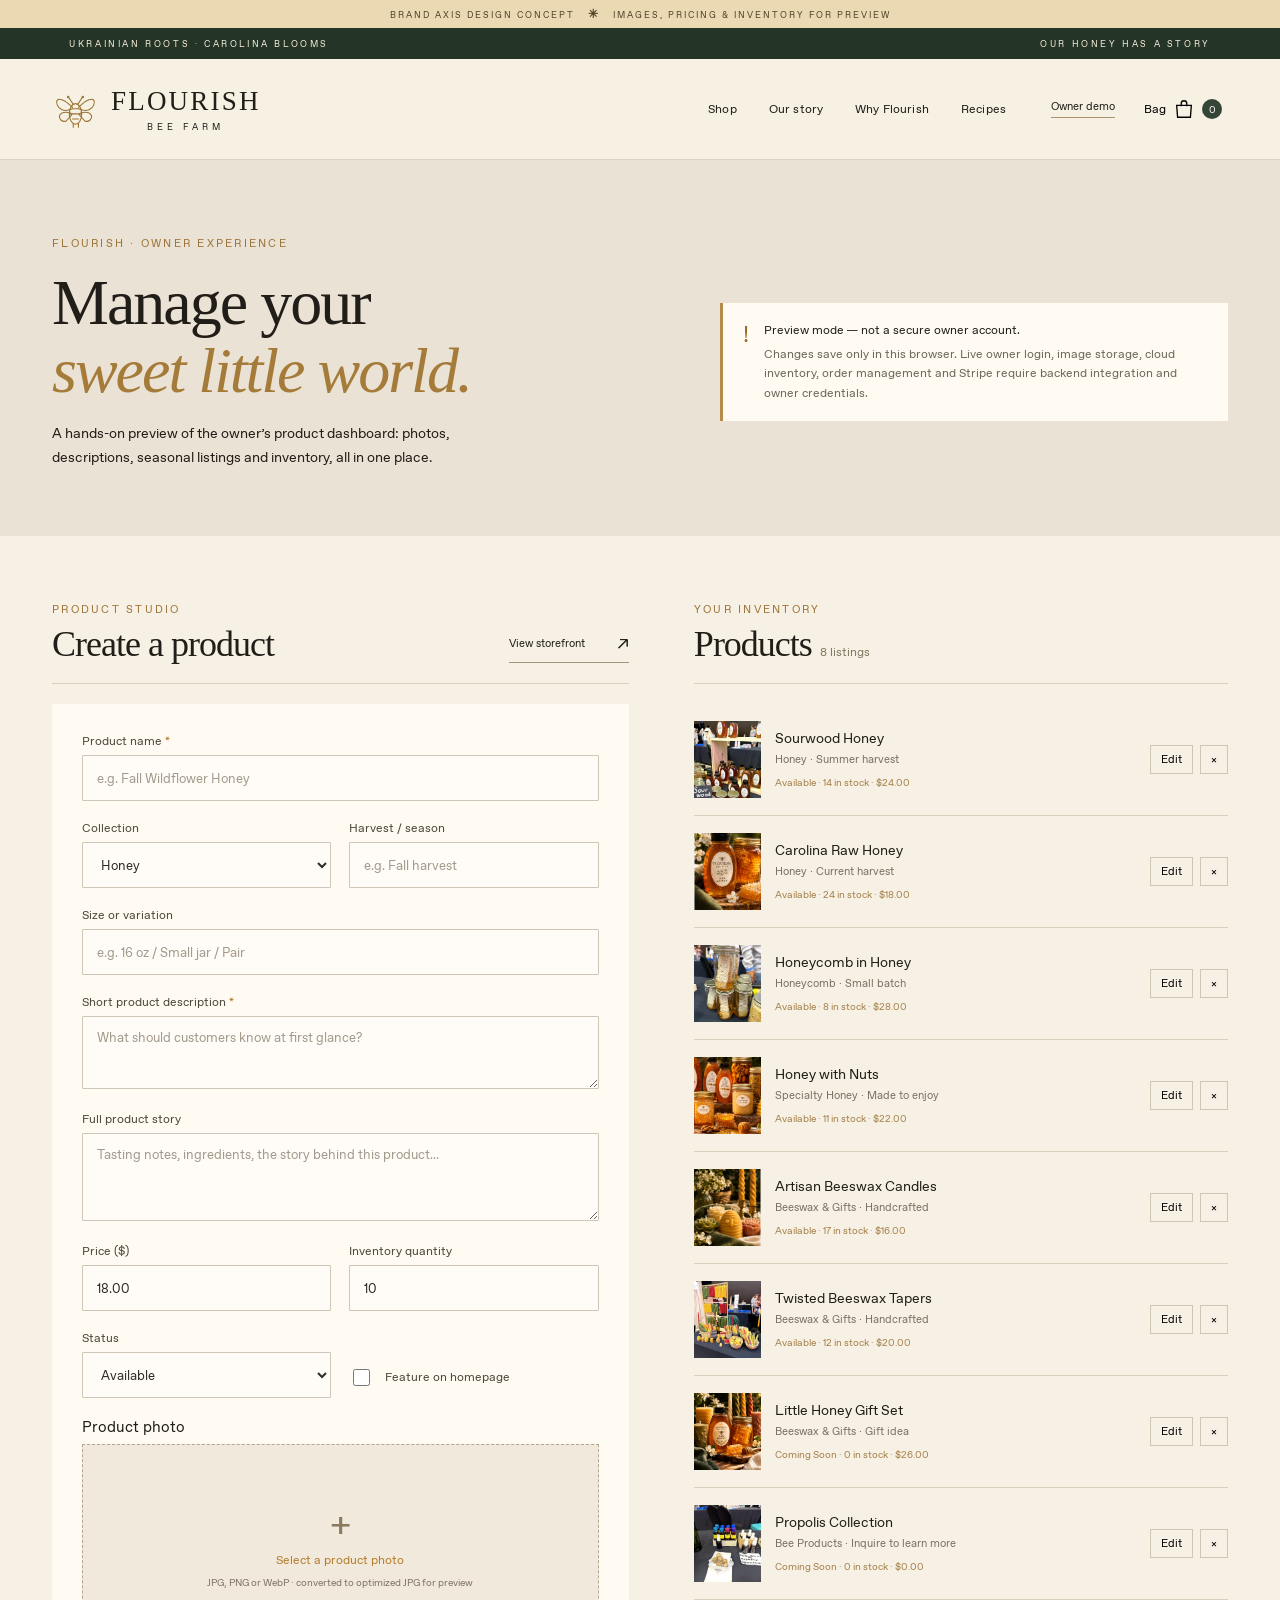
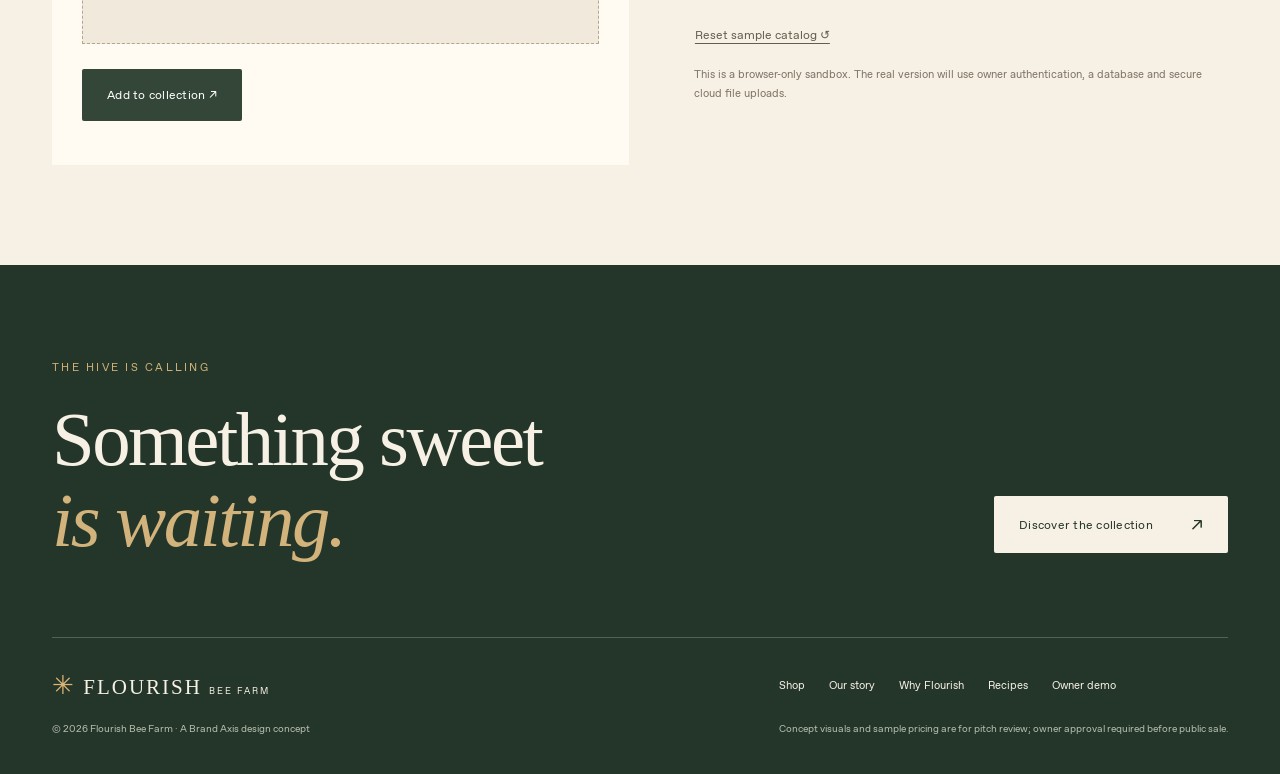
==== admin.html @ b6181080 "Add files via upload" ====
<!doctype html><html lang="en"><head><meta charset="utf-8"><meta name="viewport" content="width=device-width,initial-scale=1"><meta name="theme-color" content="#344637"><meta name="description" content="Interactive prototype of Flourish Bee Farm product and inventory management."><meta name="robots" content="noindex,nofollow"><link rel="icon" href="assets/favicon.svg" type="image/svg+xml"><link rel="stylesheet" href="site.css"><title>Owner Dashboard Preview | Flourish Bee Farm</title></head><body><a class="skip-link" href="#main">Skip to content</a><div class="preview-banner">BRAND AXIS DESIGN CONCEPT <span>✳</span> IMAGES, PRICING &amp; INVENTORY FOR PREVIEW</div><div class="announcement"><span>UKRAINIAN ROOTS · CAROLINA BLOOMS</span><span class="announcement-other">OUR HONEY HAS A STORY</span></div><header class="site-header"><div class="nav-wrap"><a href="index.html" class="brand" aria-label="Flourish Bee Farm, home"><svg class="brand-mark" aria-hidden="true" viewBox="0 0 64 64" fill="none" stroke="currentColor" stroke-width="1.5" stroke-linecap="round"><ellipse cx="32" cy="38" rx="8.4" ry="14"/><path d="M27 31h10M24 38h16M28 45h8M29 51v5M36 51v5M29 25l-6-9M35 25l6-9M28 29C3 5 2 27 13 32c6 3 10 1 15-1M36 29C61 5 62 27 51 32c-6 3-10 1-15-1M26 37C5 31 7 50 19 48l8-9M38 37c21-6 19 13 7 11l-8-9"/><circle cx="22" cy="15" r="1"/><circle cx="42" cy="15" r="1"/></svg><span>FLOURISH<small>BEE FARM</small></span></a><nav class="main-nav" aria-label="Main navigation"><a href="shop.html" data-nav="shop">Shop</a><a href="our-story.html" data-nav="story">Our story</a><a href="why-flourish.html" data-nav="why">Why Flourish</a><a href="recipes.html" data-nav="recipes">Recipes</a></nav><div class="nav-tools"><a href="admin.html" class="admin-top" title="Open owner demo">Owner demo</a><button type="button" class="bag-trigger" data-open-cart aria-label="Open shopping bag"><span>Bag</span><svg viewBox="0 0 24 24" fill="none" stroke="currentColor" stroke-width="1.45"><path d="M4 8h16l-1 13H5L4 8Z"/><path d="M9 9V6a3 3 0 0 1 6 0v3"/></svg><span class="bag-count" data-cart-count>0</span></button><button type="button" class="menu-toggle" id="menu-toggle" aria-label="Open navigation" aria-expanded="false" aria-controls="mobile-menu"><i></i><i></i></button></div></div><nav class="mobile-nav" id="mobile-menu" hidden aria-label="Mobile navigation"><a href="index.html">Home</a><a href="shop.html">Shop</a><a href="our-story.html">Our story</a><a href="why-flourish.html">Why Flourish</a><a href="recipes.html">Recipes</a><a href="admin.html">Owner preview ↗</a></nav></header><main id="main"><section class="admin-hero"><div class="container"><p class="eyebrow warm">FLOURISH · OWNER EXPERIENCE</p><h1>Manage your<br><em>sweet little world.</em></h1><p>A hands-on preview of the owner’s product dashboard: photos, descriptions, seasonal listings and inventory, all in one place.</p><div class="admin-warning"><span>!</span><div><strong>Preview mode — not a secure owner account.</strong><p>Changes save only in this browser. Live owner login, image storage, cloud inventory, order management and Stripe require backend integration and owner credentials.</p></div></div></div></section><section class="admin-content container"><div class="admin-main"><div class="admin-section-header"><div><p class="eyebrow warm">PRODUCT STUDIO</p><h2 id="admin-form-heading">Create a product</h2></div><a href="shop.html" class="underlined-link">View storefront <span>↗</span></a></div><form id="product-form" class="admin-form"><div class="admin-form-grid"><label class="wide">Product name <span>*</span><input type="text" name="name" placeholder="e.g. Fall Wildflower Honey" required maxlength="100"></label><label>Collection <select name="category"><option>Honey</option><option>Honeycomb</option><option>Specialty Honey</option><option>Beeswax &amp; Gifts</option><option>Bee Products</option></select></label><label>Harvest / season <input type="text" name="season" placeholder="e.g. Fall harvest" maxlength="60"></label><label class="wide">Size or variation <input type="text" name="size" placeholder="e.g. 16 oz / Small jar / Pair" maxlength="80"></label><label class="wide">Short product description <span>*</span><textarea name="description" required placeholder="What should customers know at first glance?" rows="3" maxlength="500"></textarea></label><label class="wide">Full product story <textarea name="detail" placeholder="Tasting notes, ingredients, the story behind this product..." rows="4" maxlength="1800"></textarea></label><label>Price ($) <input type="number" name="price" required min="0" step=".01" value="18.00"></label><label>Inventory quantity <input type="number" name="stock" required min="0" step="1" value="10"></label><label>Status <select name="status"><option>Available</option><option>Coming Soon</option><option>Sold Out</option><option>Hidden</option></select></label><label class="checkbox-label"><input type="checkbox" name="featured"> Feature on homepage</label><div class="wide photo-upload-label"><span>Product photo</span><label for="product-photo" class="upload-box" id="upload-preview"><span class="upload-plus">+</span><span>Select a product photo</span><small>JPG, PNG or WebP. Optimized for demo storage.</small></label><input type="file" accept="image/jpeg,image/png,image/webp" id="product-photo" class="visually-hidden"></div></div><div class="admin-submit-row"><button type="submit" id="save-product" class="btn btn-dark">Add to collection ↗</button><button type="button" class="text-button" id="cancel-edit" hidden>Cancel editing</button></div><p id="admin-note" class="admin-note" role="status"></p></form></div><aside class="admin-sidebar"><div class="admin-section-header"><div><p class="eyebrow warm">YOUR INVENTORY</p><h2>Products <small id="admin-count"></small></h2></div></div><div id="admin-products" class="admin-products"></div><button id="reset-demo" class="text-button reset" type="button">Reset sample catalog ↺</button><p class="admin-note">This is a browser-only sandbox. The real version will use owner authentication, a database and secure cloud file uploads.</p></aside></section></main><footer class="footer"><div class="footer-lead container"><div><p class="eyebrow">THE HIVE IS CALLING</p><h2>Something sweet<br><em>is waiting.</em></h2></div><a href="shop.html" class="btn btn-cream">Discover the collection <span>↗</span></a></div><div class="footer-bottom container"><a class="footer-brand" href="index.html"><span>✳</span> FLOURISH <small>BEE FARM</small></a><div class="footer-links"><a href="shop.html">Shop</a><a href="our-story.html">Our story</a><a href="why-flourish.html">Why Flourish</a><a href="recipes.html">Recipes</a><a href="admin.html">Owner demo</a></div><p>© <span id="year">2026</span> Flourish Bee Farm · A Brand Axis design concept</p><p class="footer-legal">Concept visuals and sample pricing are for pitch review; owner approval required before public sale.</p></div></footer><dialog class="cart-dialog" id="cart-panel" aria-labelledby="cart-title"><div class="cart-shell"><div class="cart-header"><div><p class="eyebrow warm">A LITTLE SOMETHING SWEET</p><h2 id="cart-title">Your bag <span>✳</span></h2></div><button class="close-icon" aria-label="Close bag" data-cart-close>×</button></div><div id="cart-items" class="bag-items"></div><div class="bag-footer"><p class="cart-shipping" data-shipping-remaining></p><div class="subtotal"><span>Estimated subtotal</span><strong data-subtotal>$0.00</strong></div><button class="btn btn-dark checkout-btn" id="cart-checkout" type="button">Checkout coming with Stripe <span>↗</span></button><p class="cart-disclaimer">Design preview only. No payments, live stock or orders are processed.</p></div></div></dialog><div id="toast" class="toast" role="status" aria-live="polite"></div><script defer src="site.js"></script></body></html>
---- site.css ----
@font-face{font-family:Flourish Sans;src:url('assets/sans.woff2') format('woff2');font-display:swap;font-weight:100 900}
:root{--ivory:#F7F1E5;--paper:#EAE4D8;--linen:#E5DBCA;--honey:#D59A36;--gold:#eebc61;--amber:#503019;--forest:#344637;--forest-dark:#243528;--ink:#211D18;--muted:#71695C;--line:rgba(67,62,44,.18);--serif:Georgia,'Times New Roman',serif;--sans:'Flourish Sans',Arial,sans-serif}
*,*:before,*:after{box-sizing:border-box}html{scroll-behavior:smooth;scroll-padding-top:100px}body{margin:0;background:var(--ivory);color:var(--ink);font-family:var(--sans);font-size:15px;-webkit-font-smoothing:antialiased}body:has(dialog[open]){overflow:hidden}button,input,textarea,select{font:inherit}button{cursor:pointer}button:disabled{opacity:.52;cursor:not-allowed}a{color:inherit;text-decoration:none}img{display:block;width:100%;height:100%;object-fit:cover}h1,h2,h3,h4,p,figure{margin:0}h1,h2,h3{font-family:var(--serif);font-weight:400}em{font-weight:400}a:focus-visible,button:focus-visible,input:focus-visible,select:focus-visible,textarea:focus-visible,summary:focus-visible{outline:2px solid var(--honey);outline-offset:4px}::selection{background:#eed198;color:var(--ink)}.container{width:min(1320px,calc(100% - 104px));margin:0 auto}.section-padding{padding:116px 0}.eyebrow{font-weight:650;font-size:11px;letter-spacing:2.25px;line-height:1.7}.eyebrow.warm,.warm{color:#9d7439}.tiny-label{font-size:11px;letter-spacing:1px;text-transform:uppercase}.muted{color:var(--muted)}h2{font-size:clamp(45px,4.9vw,72px);line-height:1.05;letter-spacing:-2.5px}h2 em,h1 em{font-style:italic;color:#a57b3a}.btn{display:inline-flex;align-items:center;justify-content:space-between;gap:38px;min-height:52px;padding:17px 24px;border:1px solid transparent;border-radius:2px;font-size:12px;font-weight:700;letter-spacing:.25px;transition:background .25s,transform .25s,border .25s;white-space:nowrap}.btn span,.underlined-link span{font-size:18px;font-weight:400}.btn:hover{transform:translateY(-2px)}.btn-gold{background:var(--honey);color:#262319}.btn-gold:hover{background:#edb65a}.btn-dark{background:var(--forest);color:#fff}.btn-dark:hover{background:#213729}.btn-cream{background:var(--ivory);color:var(--forest-dark)}.btn-cream:hover{background:#fff}.btn-outline-light{border-color:#e4e0c49b;color:#fff}.btn-outline-light:hover{background:#ffffff1c}.underlined-link{display:inline-flex;gap:32px;align-items:center;justify-content:space-between;border-bottom:1px solid #9d987d;padding-bottom:8px;font-size:13px;font-weight:700;width:max-content;max-width:100%;transition:gap .2s}.underlined-link:hover{gap:43px}.skip-link{position:fixed;top:-140px;left:16px;padding:14px 18px;background:#fff;z-index:999}.skip-link:focus{top:15px}.sr-only,.visually-hidden{position:absolute;width:1px;height:1px;margin:-1px;padding:0;overflow:hidden;clip:rect(0,0,0,0);white-space:nowrap;border:0}
/* Navigation */
.preview-banner{background:#ead9b3;color:#54432b;text-align:center;padding:7px 15px;font-size:9px;letter-spacing:2px;font-weight:800}.preview-banner span{padding-inline:9px;font-size:12px}.announcement{min-height:31px;background:var(--forest-dark);color:#f6ecd8;display:flex;justify-content:space-between;align-items:center;padding:6px 5.4%;font-size:9px;letter-spacing:2.6px;font-weight:600}.site-header{position:relative;z-index:50;background:#f7f1e5f7;border-bottom:1px solid rgba(55,52,42,.15)}.nav-wrap{width:min(1450px,calc(100% - 104px));margin:0 auto;display:flex;align-items:center;min-height:100px;gap:45px}.brand{display:flex;align-items:center;gap:12px;white-space:nowrap}.brand-mark{display:flex;align-items:center;justify-content:center;width:47px;height:47px;color:#9a7435;font-family:var(--serif);font-size:50px;line-height:1}.brand>span:last-child{font-family:var(--serif);font-size:27px;letter-spacing:2.2px;line-height:1}.brand small{display:block;font-family:var(--sans);font-size:9px;font-weight:650;letter-spacing:4px;text-align:center;margin-top:7px}.main-nav{display:flex;align-items:center;gap:32px;margin-left:auto}.main-nav a{font-size:12px;letter-spacing:.15px;white-space:nowrap;transition:color .2s}.main-nav a:hover,.footer-links a:hover{color:#b38b46}.nav-tools{display:flex;align-items:center;gap:23px}.admin-top{font-size:11px;padding-bottom:4px;border-bottom:1px solid #aa9371;white-space:nowrap}.bag-trigger{border:0;background:transparent;display:flex;align-items:center;gap:7px;font-size:12px}.bag-trigger svg{width:22px;height:22px}.bag-count{display:grid;place-items:center;width:20px;height:20px;min-width:20px;border-radius:50%;background:var(--forest);color:#fff;font-size:10px}.menu-toggle{display:none;border:0;background:transparent;padding:12px}.menu-toggle i{display:block;width:24px;border-top:1.5px solid #22352a;margin:6px}.mobile-nav{background:var(--ivory);padding:10px 32px 25px;box-shadow:0 15px 20px #191c1422}.mobile-nav a{display:block;padding:12px 0;border-bottom:1px solid var(--line)}[hidden]{display:none!important}
/* Hero and animated honey */
.hero{height:clamp(690px,62vw,810px);position:relative;background:#213324;color:#fff;isolation:isolate}.hero-image{position:absolute;inset:0;z-index:-3;object-position:60% 35%}.hero-overlay{position:absolute;inset:0;z-index:-2;background:linear-gradient(90deg,#0c1e15f2 0%,#122417ca 35%,#1a291780 65%,#101d1333 100%),linear-gradient(0deg,#07130888,transparent 37%)}.hero-content{height:100%;display:flex;align-items:center;padding-top:8px;padding-bottom:75px}.hero-copy{position:relative;z-index:2;max-width:880px}.hero-eyebrow{color:#eac98b;margin-bottom:27px}.hero h1{font-size:clamp(56px,5.7vw,89px);line-height:1.09;letter-spacing:-3.5px;text-shadow:0 3px 14px #0002}.hero h1 em{font-size:.82em;color:#f3c879;white-space:nowrap;letter-spacing:-2.6px}.hero-copy>p:not(.eyebrow){font-size:17px;line-height:1.8;max-width:530px;margin:28px 0 32px;color:#f7f0e0}.hero-actions{display:flex;gap:34px;align-items:center;flex-wrap:wrap}.hero-text-link{font-size:12px;border-bottom:1px solid #ffffffb3;padding-bottom:10px;display:inline-flex;gap:22px}.hero-text-link span{font-size:17px}.hero-side-note{position:absolute;right:49px;bottom:95px;z-index:4;writing-mode:vertical-rl;letter-spacing:3px;font-size:9px;opacity:.74;display:flex;align-items:center;gap:14px}.hero-side-note span{font-size:15px;color:#f7c16e}.honey-edge{position:absolute;z-index:10;bottom:-115px;left:0;right:0;height:205px;pointer-events:none;filter:drop-shadow(0 4px 2px #66361034) drop-shadow(0 8px 7px #73360929)}.honey-edge svg{width:100%;height:100%;overflow:visible}.introduction{position:relative;z-index:0;padding-top:215px;background:var(--ivory)}
/* Intro */
.intro-grid{display:grid;grid-template-columns:1fr 1fr;align-items:center;gap:min(10vw,135px)}.intro-copy{padding:20px 0 35px}.intro-copy h2{margin:23px 0 28px}.intro-copy p:not(.eyebrow){max-width:480px;color:#615a4e;line-height:1.82;font-size:15px;margin:0 0 18px}.intro-copy .underlined-link{margin-top:16px}.intro-image-stack{position:relative;margin:0 0 30px 45px}.intro-main{height:620px;width:100%;object-position:50% 50%;box-shadow:25px 25px 0 #e8dfcd}.intro-small-stamp{position:absolute;bottom:35px;left:-45px;background:var(--forest);color:#f8f1e2;width:142px;height:142px;display:flex;flex-direction:column;align-items:center;justify-content:center;gap:6px;font-size:9px;letter-spacing:1.6px;text-align:center;line-height:1.5;border:7px solid #f7f1e5;border-radius:50%;box-shadow:0 5px 20px #201f1120}.intro-small-stamp span{color:#d5a451;font-size:18px}.concept-caption{position:absolute;right:12px;bottom:-52px;font-size:9px;letter-spacing:1.6px;color:#9a8970}.heritage-tag{display:flex;align-items:center;gap:17px;margin-top:65px}.heritage-tag>span{font-size:12px;color:#ba8e4f;border:1px solid #cfc1a5;border-radius:50%;width:49px;height:49px;display:grid;place-items:center}.heritage-tag strong{display:block;font-family:var(--serif);font-size:20px;font-weight:400;line-height:1.25}
/* Category collections */
.categories{background:#eee8db}.section-row{display:flex;align-items:end;justify-content:space-between;gap:35px;margin-bottom:42px}.section-row h2{margin-top:17px}.section-row>.underlined-link{margin-bottom:8px}.category-grid{display:grid;grid-template-columns:1.17fr 1fr 1fr;gap:16px}.category-tile{position:relative;overflow:hidden;height:460px;color:#fff;background:#344637}.category-tile img{transition:transform .7s ease;filter:brightness(.78)}.category-tile:hover img{transform:scale(1.055)}.tile-gradient{position:absolute;inset:0;background:linear-gradient(0deg,#071a0dcc,transparent 60%)}.tile-index{position:absolute;top:25px;left:25px;font-size:9px;letter-spacing:1.9px}.tile-copy{position:absolute;left:27px;bottom:32px;right:27px}.tile-copy h3{font-size:clamp(32px,3vw,46px);letter-spacing:-1.3px;margin-bottom:13px}.tile-copy>span{display:block;font-size:12px;border-bottom:1px solid #fff8;padding-bottom:8px;width:max-content}
/* Products */
.seasonal{background:var(--ivory)}.section-intro{max-width:330px;align-self:end;padding-bottom:10px}.section-intro p{font-size:14px;color:var(--muted);line-height:1.7;margin-bottom:17px}.product-grid{display:grid;gap:20px}.product-grid-four{grid-template-columns:repeat(4,minmax(0,1fr))}.product-card{background:#fffaf2;min-width:0;box-shadow:0 1px 0 #c5bca72a}.product-photo{position:relative;display:block;aspect-ratio:4/4.6;overflow:hidden;background:#eee2cc}.product-photo img{transition:transform .5s}.product-photo:hover img{transform:scale(1.045)}.photo-type{position:absolute;bottom:12px;left:12px;background:#f7f1e5dc;color:#514c40;padding:6px 10px;font-size:9px;letter-spacing:.3px}.pill{border-radius:2px;background:var(--ivory);color:var(--forest);font-size:9px;letter-spacing:.7px;position:absolute;top:14px;left:13px;padding:9px 11px;text-transform:uppercase;font-weight:750}.pill-muted{background:#eee1ce;color:#554c3d}.product-details{padding:23px 20px 19px}.product-details .tiny-label{font-size:9px;color:#9b7445;letter-spacing:1.1px;line-height:1.6}.product-details .tiny-label span{margin:0 3px}.product-details h3{font-size:clamp(21px,2vw,29px);line-height:1.13;min-height:57px;margin:13px 0 22px}.product-details h3 a:hover{text-decoration:underline;text-decoration-thickness:1px;text-underline-offset:5px}.product-bottom{display:flex;justify-content:space-between;align-items:center;gap:8px;border-top:1px solid var(--line);padding-top:16px}.product-bottom strong{font-size:15px;font-weight:700}.mini-add{border:0;background:transparent;color:var(--forest);font-size:11px;font-weight:750;white-space:nowrap;padding:4px 0}.mini-add span{margin-left:4px;font-size:14px}.mini-add:hover{text-decoration:underline}.not-available{font-size:10px;color:var(--muted)}.pricing-note{font-size:11px;color:#95856c;margin-top:21px;text-align:center}
/* Story band */
.story-band{display:grid;grid-template-columns:1fr 1fr;min-height:605px;background:var(--forest);color:var(--ivory)}.story-band-image{overflow:hidden}.story-band-image img{height:100%;object-position:62% 50%}.story-band-copy{position:relative;display:flex;flex-direction:column;align-items:flex-start;justify-content:center;padding:86px clamp(40px,7vw,122px)}.story-band-copy .eyebrow{color:#e1bc7b;margin-bottom:25px}.story-band-copy h2{color:#fff}.story-band-copy h2 em{color:#dfbe83}.story-band-copy>p:not(.eyebrow){max-width:470px;color:#e3e7dc;font-size:15px;line-height:1.85;margin:27px 0 36px}.story-band-number{position:absolute;bottom:32px;right:38px;color:#b4bbad;letter-spacing:2px;font-size:10px}
/* Values */
.value-section{background:#f7f1e5}.value-heading{text-align:center;margin-bottom:60px}.value-heading h2{margin-top:15px}.value-grid{display:grid;grid-template-columns:repeat(3,1fr);gap:0;border-top:1px solid #d7cdbb}.value-grid article{padding:42px 44px 12px;border-right:1px solid #d7cdbb}.value-grid article:first-child{padding-left:0}.value-grid article:last-child{border-right:0}.value-grid article>span{font-size:12px;color:#ad884f}.value-grid h3{font-size:33px;margin:23px 0 12px}.value-grid p{color:var(--muted);line-height:1.8;font-size:14px;max-width:330px}
/* Recipes teaser */
.recipe-feature{background:#eee7d9}.recipe-feature-grid{display:grid;grid-template-columns:1fr 1fr;gap:min(9vw,125px);align-items:center}.recipe-feature-photo{height:555px;box-shadow:-23px 23px 0 #ded5c5}.recipe-feature-copy h2{margin:20px 0 25px}.recipe-feature-copy>p:not(.eyebrow){line-height:1.8;color:var(--muted);max-width:470px;margin-bottom:32px}.script-accent{font-family:var(--serif);font-size:26px;color:#aa8851;margin-top:55px;font-style:italic}
/* Footer */
.footer{background:#243629;color:#f7f1e5}.footer-lead{display:flex;justify-content:space-between;align-items:end;gap:40px;padding:94px 0 76px;border-bottom:1px solid #ffffff36}.footer-lead .eyebrow{color:#d3b277;margin-bottom:22px}.footer-lead h2{font-size:clamp(48px,6vw,81px)}.footer-lead h2 em{color:#d2b37b}.footer-lead .btn{margin-bottom:8px}.footer-bottom{padding:32px 0 40px;display:grid;grid-template-columns:1fr auto;gap:21px;align-items:center}.footer-brand{font-family:var(--serif);font-size:21px;letter-spacing:2px}.footer-brand span{font-size:26px;color:#dcb574}.footer-brand small{font-family:var(--sans);font-size:9px;letter-spacing:2px}.footer-links{display:flex;gap:24px;flex-wrap:wrap}.footer-links a{font-size:11px}.footer-bottom p{font-size:10px;color:#b8c0b0}.footer-legal{text-align:right}
/* Inner page hero */
.page-hero{position:relative;display:grid;grid-template-columns:1fr 45%;align-items:center;min-height:450px;background:var(--paper);overflow:hidden}.page-hero-copy{padding:74px 6vw 74px max(52px,calc((100vw - 1320px)/2));width:auto}.page-hero h1{font-size:clamp(56px,5.5vw,90px);line-height:1.02;letter-spacing:-3px;margin:20px 0 27px}.page-hero p:not(.eyebrow){max-width:500px;color:var(--muted);font-size:16px;line-height:1.8}.page-hero .tiny-label{display:block;font-size:10px;letter-spacing:.9px;margin-top:21px}.page-hero-img{height:100%;min-height:450px}.page-hero-img img{width:100%;height:100%;object-fit:cover}
/* Shop */
.shop-section{padding-top:75px}.shop-controls{display:flex;align-items:end;justify-content:space-between;gap:24px}.shop-filter-intro h2{font-size:50px;margin:10px 0 25px}.shop-tools{display:flex;gap:10px;margin-bottom:15px}.search-field,.sort-field{border:1px solid #c9c0b2;display:flex;align-items:center;gap:9px;padding:10px 13px;background:#fffaf3;min-height:45px}.search-field input{border:0;outline:none;background:transparent;min-width:210px;width:100%;font-size:12px}.sort-field select{border:0;outline:none;background:transparent;font-size:12px;max-width:185px;color:#524d40}.filter-bar{display:flex;flex-wrap:wrap;gap:8px;padding:12px 0 20px;border-bottom:1px solid #d9d0be}.filter-chip{background:transparent;border:1px solid #c4bba8;padding:12px 15px;font-size:11px;white-space:nowrap}.filter-chip small{margin-left:8px;font-size:9px;color:#8f826d}.filter-chip:hover,.filter-chip.chosen{background:var(--forest);color:#fff;border-color:var(--forest)}.filter-chip.chosen small{color:#d7d8c6}.results-line{display:flex;justify-content:space-between;color:#7c7468;font-size:12px;margin:23px 0}.shop-grid{grid-template-columns:repeat(4,minmax(0,1fr));gap:20px}.empty-grid{grid-column:1/-1;text-align:center;padding:70px 10px}.empty-grid h3{font-size:35px;margin-bottom:13px}.empty-grid p{color:var(--muted);margin-bottom:18px}.collection-banner{background:var(--forest);color:#fff}.collection-banner-grid{display:grid;grid-template-columns:1fr 43%;align-items:center;gap:70px;min-height:440px}.collection-banner-grid>div{padding:65px 0}.collection-banner h2{margin:20px 0 22px}.collection-banner h2 em{color:#dfc18d}.collection-banner p:not(.eyebrow){color:#d9e3d7;margin:0 0 27px;line-height:1.8}.collection-banner img{height:440px}
/* Product details */
.breadcrumbs{font-size:11px;color:#746f61;padding:34px 0 25px}.breadcrumbs a{text-decoration:underline;text-underline-offset:4px}.breadcrumbs span{padding:0 9px;color:#b7a98c}.product-detail{display:grid;grid-template-columns:1fr .87fr;gap:clamp(40px,6vw,95px);padding-bottom:95px;align-items:center}.detail-image{position:relative;height:670px;background:#eee4d5}.detail-image img{height:100%;width:100%}.detail-copy{max-width:590px}.detail-copy h1{font-size:clamp(52px,5.5vw,85px);line-height:1.05;margin:20px 0 10px;letter-spacing:-3px}.detail-size{font-size:12px;color:#a18a70;letter-spacing:1px}.detail-price{font-family:var(--serif);font-size:32px;margin:25px 0}.detail-copy>p:not(.eyebrow):not(.detail-price):not(.detail-size){color:var(--muted);font-size:15px;line-height:1.8;margin:18px 0}.detail-copy .lead-copy{font-size:18px!important;color:#3c3c2f!important}.detail-buy{display:flex;align-items:center;gap:22px;flex-wrap:wrap;margin:38px 0 40px}.availability{font-size:12px;color:#8b7756}.detail-note{border-top:1px solid #d7cdbb;padding-top:25px}.detail-note strong{font-family:var(--serif);font-size:21px;font-weight:400}.detail-note p{font-size:12px;color:var(--muted);margin-top:10px;line-height:1.7}.related-heading{border-top:1px solid #d7cdbb;padding-top:60px}.related-heading h2{margin-top:15px}.related-products{grid-template-columns:repeat(3,1fr);margin:36px 0 100px}.missing-product{grid-column:1/-1;text-align:center;padding:60px}.missing-product h1{font-size:55px}.missing-product p{margin:20px}
/* Story, Why */
.editorial-hero{position:relative;height:610px;background:#243527;overflow:hidden;color:#fff}.editorial-image{position:absolute;inset:0}.editorial-image img{object-position:65% 35%}.editorial-image:after{content:"";position:absolute;inset:0;background:linear-gradient(90deg,#09170cea,#0c180dbb 42%,transparent 100%)}.editorial-copy{position:relative;width:min(1320px,calc(100% - 104px));margin:auto;padding-top:122px}.editorial-copy .eyebrow{color:#e2bd79}.editorial-copy h1{font-size:clamp(54px,6vw,85px);line-height:1.06;letter-spacing:-2px;margin:22px 0 25px}.editorial-copy h1 em{color:#e8c88c}.editorial-copy>p:not(.eyebrow){max-width:550px;font-size:16px;line-height:1.85;color:#f3eddc}.editorial-body{display:grid;grid-template-columns:1fr .9fr;gap:130px;align-items:start}.editorial-body h2{margin-top:20px}.editorial-body>div:last-child>p{font-size:16px;line-height:1.88;color:#655e52;margin-bottom:21px}.editorial-footnote{font-size:12px!important;color:#978972!important;border-left:2px solid #d3ac70;padding-left:16px;margin-top:29px}.editorial-body .underlined-link{margin-top:18px}.story-photo-row{display:grid;grid-template-columns:1fr 1fr;align-items:center;background:#ede5d7}.story-photo-row>img{height:590px}.story-photo-row>div{padding:60px clamp(40px,8vw,130px)}.story-photo-row h2{margin:20px 0}.story-photo-row p:not(.eyebrow){line-height:1.85;color:#6c6357;margin-bottom:26px}.value-story{display:grid;grid-template-columns:.85fr 1fr;gap:clamp(70px,9vw,150px);align-items:center}.value-story>div{max-width:530px}.value-story h2{margin:17px 0 25px}.value-story p:not(.eyebrow){font-size:16px;line-height:1.85;color:#696253;margin-bottom:22px}.value-story>img{height:520px}.alternate-section{background:#eee8db}.reverse>div{order:2}.reverse>img{order:1}
/* Recipes */
.section-desc{max-width:330px;line-height:1.8;color:var(--muted);font-size:14px}.recipe-card-grid{display:grid;grid-template-columns:repeat(3,1fr);gap:25px}.recipe-card{background:#fffaf2}.recipe-card>img{height:340px}.recipe-card>div{padding:28px}.recipe-card h3{font-size:29px;line-height:1.13;margin:15px 0}.recipe-card p:not(.eyebrow){font-size:14px;line-height:1.75;color:#6c6458}.recipe-card details{margin:18px 0;border-top:1px solid var(--line);border-bottom:1px solid var(--line);padding:15px 0}.recipe-card summary{font-size:13px;font-weight:700;cursor:pointer}.recipe-card ol{margin:15px 0 2px;padding-left:22px;font-size:13px;line-height:1.8;color:#665e51}.recipe-card .underlined-link{font-size:12px}
/* Admin product manager */
.admin-hero{background:#eae2d4;padding:75px 0 66px}.admin-hero .container{display:grid;grid-template-columns:1fr .85fr;column-gap:70px;align-items:center}.admin-hero .eyebrow{grid-column:1/-1}.admin-hero h1{font-size:clamp(56px,5vw,78px);line-height:1.06;letter-spacing:-2px;margin:15px 0 18px}.admin-hero>div>p:not(.eyebrow){font-size:14px;line-height:1.7;max-width:430px}.admin-warning{background:#fffbf3;border-left:3px solid #b68b4a;padding:17px 20px;display:flex;gap:15px;align-items:start;grid-column:2;grid-row:2/4;max-width:550px}.admin-warning>span{color:#956928;font-size:23px}.admin-warning strong{font-size:12px}.admin-warning p{font-size:12px;line-height:1.65;color:#6c675b;margin-top:7px}.admin-content{display:grid;grid-template-columns:1.08fr 1fr;gap:65px;padding-top:65px;padding-bottom:100px;align-items:start}.admin-section-header{display:flex;justify-content:space-between;align-items:end;gap:14px;border-bottom:1px solid #d9cfbd;padding-bottom:20px;margin-bottom:20px}.admin-section-header h2{font-size:36px;letter-spacing:-1px;margin-top:6px}.admin-section-header h2 small{font-family:var(--sans);font-size:12px;color:#817761;letter-spacing:0}.admin-section-header .underlined-link{font-size:11px}.admin-form{background:#fffaf2;padding:30px}.admin-form-grid{display:grid;grid-template-columns:1fr 1fr;gap:20px 18px}.admin-form-grid .wide{grid-column:1/-1}.admin-form label{font-size:12px;display:block;font-weight:700;color:#4d483d}.admin-form label span:not(.upload-plus){color:#b67c2b}.admin-form input:not([type=checkbox]):not([type=file]),.admin-form select,.admin-form textarea{width:100%;padding:13px 14px;border:1px solid #cfc6b7;border-radius:1px;background:#fffcf7;color:#2f2b25;margin-top:7px;min-height:46px;font-size:13px;font-weight:400}.admin-form textarea{resize:vertical}.admin-form input::placeholder,.admin-form textarea::placeholder{color:#a39a8c}.checkbox-label{display:flex!important;align-items:center;gap:12px;margin-top:25px}.checkbox-label input{width:17px;height:17px;accent-color:var(--forest)}.photo-upload-label>span{display:block;margin-bottom:8px}.upload-box{position:relative;min-height:200px;border:1px dashed #b4a58c;background:#f1e9db;display:flex!important;flex-direction:column;justify-content:center;align-items:center;gap:9px;cursor:pointer;overflow:hidden;text-align:center}.upload-box img{position:absolute;inset:0;width:100%;height:100%;object-fit:contain;background:#f5ecdd}.upload-box:has(img)>span:not(.upload-plus){position:relative;z-index:1;background:#fffdf3ed;padding:7px 12px}.upload-box small{font-weight:400;color:#7d7466}.upload-plus{font-size:36px!important;color:#8b7a5f!important;font-weight:400}.admin-submit-row{display:flex;gap:18px;align-items:center;margin-top:25px;flex-wrap:wrap}.text-button{border:0;background:none;color:#655e4e;text-decoration:underline;text-underline-offset:4px;padding:10px;font-size:12px}.admin-note{font-size:11px;color:#7f7365;line-height:1.65;margin-top:14px}.admin-listing{display:flex;gap:14px;align-items:center;padding:17px 0;border-bottom:1px solid #d9cfbd}.admin-listing img{width:67px;height:77px;object-fit:cover;flex-shrink:0}.admin-listing>div:nth-child(2){min-width:0;flex:1}.admin-listing strong{font-size:14px}.admin-listing p{font-size:11px;color:#797163;margin:6px 0}.admin-listing .admin-state{font-size:10px;color:#a47f48}.admin-row-actions{display:flex;gap:7px;align-self:center}.admin-row-actions button{border:1px solid #cfc5b3;background:transparent;padding:7px 10px;font-size:11px}.admin-row-actions button:hover{background:#eee4d5}.reset{margin:18px 0 0 -9px}
/* Cart */
.cart-dialog{position:fixed;top:0;right:0;left:auto;bottom:0;max-height:100%;height:100dvh;margin:0;width:min(475px,100%);border:0;padding:0;background:#f9f4ea;color:var(--ink);box-shadow:-16px 0 40px #0002}.cart-dialog::backdrop{background:rgba(9,19,10,.65)}.cart-shell{display:flex;flex-direction:column;height:100%}.cart-header{display:flex;justify-content:space-between;align-items:start;padding:30px;border-bottom:1px solid #d8cebb}.cart-header h2{font-size:39px;margin-top:8px;letter-spacing:-1px}.cart-header h2 span{font-size:22px;color:#b88c48}.close-icon{background:transparent;border:0;font-size:32px;line-height:1;padding:2px 8px}.bag-items{flex:1;overflow:auto;padding:8px 27px}.bag-item{display:flex;gap:15px;position:relative;padding:22px 0;border-bottom:1px solid #d8cebb}.bag-item img{width:91px;height:105px;flex-shrink:0}.bag-item>div{flex:1}.bag-item h3{font-size:22px;margin-bottom:7px}.bag-item div>span{font-size:10px;color:#766c5d}.bag-item strong{display:block;font-size:12px;margin:11px 0}.qty{display:flex;width:max-content;gap:16px;align-items:center;border:1px solid #d0c4b1}.qty button{border:0;background:transparent;padding:5px 9px;font-size:16px}.qty span{font-size:12px}.remove-item{border:0;background:transparent;font-size:22px;color:#897866;align-self:start}.bag-footer{padding:22px 27px 30px;border-top:1px solid #d8cebb}.cart-shipping{font-size:11px;color:#847250;margin-bottom:18px}.subtotal{display:flex;justify-content:space-between;align-items:center;font-size:12px;margin-bottom:20px}.subtotal strong{font-size:20px}.checkout-btn{width:100%}.cart-disclaimer{font-size:10px;color:#8c8172;line-height:1.7;margin-top:12px;text-align:center}.cart-empty{text-align:center;padding-top:80px}.cart-empty-icon{font-size:60px;color:#c49d5d}.cart-empty h3{font-size:35px;margin:20px 0 10px}.cart-empty p{color:#777061;margin-bottom:22px}.toast{position:fixed;z-index:120;bottom:32px;left:50%;transform:translate(-50%,24px);opacity:0;pointer-events:none;background:#243629;color:#fff;padding:14px 22px;box-shadow:0 10px 20px #0003;max-width:calc(100% - 36px);text-align:center;font-size:12px;transition:transform .2s,opacity .2s}.toast.show{opacity:1;transform:translate(-50%,0)}
@media(max-width:1200px){.container,.nav-wrap{width:min(100% - 72px,1320px)}.nav-wrap{gap:22px}.main-nav{gap:21px}.brand>span:last-child{font-size:23px}.hero h1{font-size:clamp(53px,6.2vw,77px)}.product-grid-four,.shop-grid{grid-template-columns:repeat(3,minmax(0,1fr))}.story-band-copy{padding:55px 60px}.intro-grid{gap:60px}.intro-main{height:540px}.admin-content{gap:30px}}
@media(max-width:980px){.nav-wrap{min-height:80px}.main-nav,.admin-top{display:none}.menu-toggle{display:block}.nav-tools{margin-left:auto}.hero{height:735px}.hero h1{font-size:clamp(50px,7vw,70px)}.hero h1 em{white-space:normal}.intro-grid{grid-template-columns:1fr 1fr;gap:42px}.intro-main{height:470px}.category-grid{grid-template-columns:1fr 1fr}.category-large{grid-column:1/-1;height:390px}.category-tile{height:370px}.section-padding{padding:88px 0}.introduction{padding-top:180px}.story-band{min-height:500px}.story-band-copy{padding:50px 40px}.story-band h2{font-size:50px}.value-grid article{padding:25px}.recipe-feature-photo{height:440px}.page-hero{grid-template-columns:1fr 42%}.page-hero-copy{padding:60px 38px}.page-hero h1{font-size:60px}.admin-content{grid-template-columns:1fr}.admin-hero .container{grid-template-columns:1fr}.admin-warning{grid-column:1;grid-row:auto;margin-top:25px}.admin-sidebar{border-top:1px solid var(--line);padding-top:25px}.product-detail{gap:35px}.detail-image{height:560px}.editorial-body{gap:55px}.value-story{gap:55px}}
@media(max-width:700px){.container,.nav-wrap{width:calc(100% - 38px)}.preview-banner{font-size:8px;letter-spacing:1px}.announcement{font-size:8px;letter-spacing:1.1px;justify-content:center}.announcement-other{display:none}.nav-wrap{min-height:74px}.brand{gap:6px}.brand-mark{width:33px;font-size:36px}.brand>span:last-child{font-size:22px;letter-spacing:1px}.brand small{font-size:8px;letter-spacing:2.6px}.nav-tools{gap:7px}.bag-trigger{font-size:0;gap:3px}.bag-trigger svg{width:20px}.menu-toggle{padding:10px 0 10px 10px}.hero{height:720px;min-height:690px}.hero-image{object-position:68% center}.hero-overlay{background:linear-gradient(90deg,#0b1e14ed 0%,#102416bf 66%,#10241664 100%),linear-gradient(0deg,#06140b99,transparent 50%)}.hero-content{align-items:flex-start;padding-top:135px;padding-bottom:75px}.hero-eyebrow{font-size:9px;letter-spacing:1.6px;margin-bottom:20px}.hero h1{font-size:clamp(42px,10.8vw,68px);letter-spacing:-1.8px;line-height:1.14}.hero h1 em{font-size:.91em;letter-spacing:-1.8px}.hero-copy>p:not(.eyebrow){font-size:14px;max-width:370px;line-height:1.75;margin:22px 0 25px}.hero-actions{gap:20px}.hero-text-link{font-size:11px}.hero-side-note{display:none}.honey-edge{height:160px;bottom:-88px}.introduction{padding-top:155px}.section-padding{padding:73px 0}.intro-grid{grid-template-columns:1fr;gap:25px}.intro-copy{padding:0}.intro-copy h2{margin:17px 0 22px}.intro-copy p:not(.eyebrow){font-size:14px}.intro-image-stack{margin:20px 0 40px 22px}.intro-main{height:450px;box-shadow:14px 14px 0 #e8dfcd}.intro-small-stamp{left:-20px;bottom:30px;width:105px;height:105px;font-size:7px;border:5px solid #f7f1e5}.concept-caption{bottom:-35px;font-size:8px}.heritage-tag{margin-top:34px}.section-row{align-items:start;flex-direction:column;gap:22px;margin-bottom:25px}.section-row>.underlined-link{margin-bottom:3px}h2{font-size:clamp(42px,10vw,62px);letter-spacing:-1.9px}.category-grid{grid-template-columns:1fr 1fr;gap:10px}.category-large{height:340px}.category-tile{height:270px}.tile-index{font-size:8px;left:15px;top:17px}.tile-copy{left:15px;bottom:19px;right:13px}.tile-copy h3{font-size:clamp(22px,5.3vw,30px)}.tile-copy span{font-size:10px}.product-grid-four,.shop-grid,.related-products{grid-template-columns:repeat(2,minmax(0,1fr));gap:12px}.product-details{padding:16px 13px}.product-details .tiny-label{font-size:8px}.product-details h3{font-size:21px;min-height:47px;margin:12px 0 16px}.product-bottom{flex-direction:column;align-items:flex-start;gap:8px}.mini-add{font-size:11px}.product-photo{aspect-ratio:4/4.9}.photo-type{font-size:8px;left:8px;bottom:8px}.pill{font-size:8px;top:9px;left:9px;padding:6px 8px}.section-intro{max-width:100%}.story-band{grid-template-columns:1fr}.story-band-image{height:330px}.story-band-copy{padding:64px 25px 75px}.story-band h2{font-size:50px}.story-band-copy>p:not(.eyebrow){font-size:14px}.value-heading{margin-bottom:32px}.value-grid{grid-template-columns:1fr}.value-grid article,.value-grid article:first-child{border-right:0;border-bottom:1px solid #d7cdbb;padding:24px 0}.value-grid article:last-child{border-bottom:0}.value-grid h3{margin:12px 0;font-size:29px}.recipe-feature-grid{grid-template-columns:1fr;gap:48px}.recipe-feature-photo{height:345px;box-shadow:-12px 12px 0 #ded5c5}.recipe-feature-copy .script-accent{margin-top:28px}.footer-lead{flex-direction:column;align-items:start;padding:65px 0 45px;gap:26px}.footer-lead h2{font-size:58px}.footer-bottom{grid-template-columns:1fr;gap:19px}.footer-links{gap:12px 21px}.footer-legal{text-align:left}.page-hero{grid-template-columns:1fr;min-height:0}.page-hero-copy{padding:64px 20px 55px}.page-hero h1{font-size:clamp(52px,11vw,74px)}.page-hero-img{min-height:0;height:250px}.shop-section{padding-top:45px}.shop-controls{display:block}.shop-filter-intro h2{font-size:45px}.shop-tools{display:grid;grid-template-columns:1fr 1fr;margin:0 0 18px}.search-field input{min-width:0}.sort-field select{width:100%}.filter-bar{gap:7px}.filter-chip{padding:9px 10px;font-size:10px}.results-line{font-size:10px}.collection-banner-grid{grid-template-columns:1fr;gap:0}.collection-banner-grid>div{padding:65px 0 30px}.collection-banner img{height:280px}.product-detail{grid-template-columns:1fr;padding-bottom:60px}.detail-image{height:420px}.detail-copy h1{font-size:55px}.related-products{margin-bottom:60px}.editorial-hero{height:600px}.editorial-copy{width:calc(100% - 38px);padding-top:110px}.editorial-copy h1{font-size:53px}.editorial-copy>p:not(.eyebrow){font-size:14px}.editorial-body,.story-photo-row,.value-story{grid-template-columns:1fr;gap:30px}.story-photo-row>img,.value-story>img{height:320px}.story-photo-row>div{padding:50px 20px 65px}.reverse>div,.reverse>img{order:unset}.recipe-card-grid{grid-template-columns:1fr}.recipe-card>img{height:310px}.admin-hero{padding:54px 0}.admin-hero h1{font-size:52px}.admin-content{padding-top:42px}.admin-form{padding:19px}.admin-form-grid{gap:15px 10px}.admin-form-grid label{font-size:11px}.admin-section-header{align-items:start;gap:15px}.admin-section-header .underlined-link{font-size:10px}.cart-dialog{width:100%}}
@media(max-width:380px){.hero h1{font-size:40px}.hero-copy>p:not(.eyebrow){font-size:13px}.btn{padding:15px 17px;gap:15px}.brand>span:last-child{font-size:19px}.brand-mark{font-size:31px}.category-tile{height:250px}.product-details h3{font-size:19px}.shop-tools{grid-template-columns:1fr}.admin-form-grid{grid-template-columns:1fr}.admin-form-grid .wide{grid-column:1}}
@media(prefers-reduced-motion:reduce){*,*:before,*:after{scroll-behavior:auto!important;transition:none!important;animation:none!important}}
/* Keep the honey physically in front of the following ivory section as it droops. */
.hero{z-index:4}
.introduction{z-index:1}
#honey-highlight{stroke-width:3.2px;opacity:.56}
#honey-drop-shine{stroke-width:3.3px;opacity:.48}
.brand-mark{width:47px;height:47px;flex:none;color:#9a7435}
@media(max-width:700px){.brand-mark{width:33px;height:33px}}
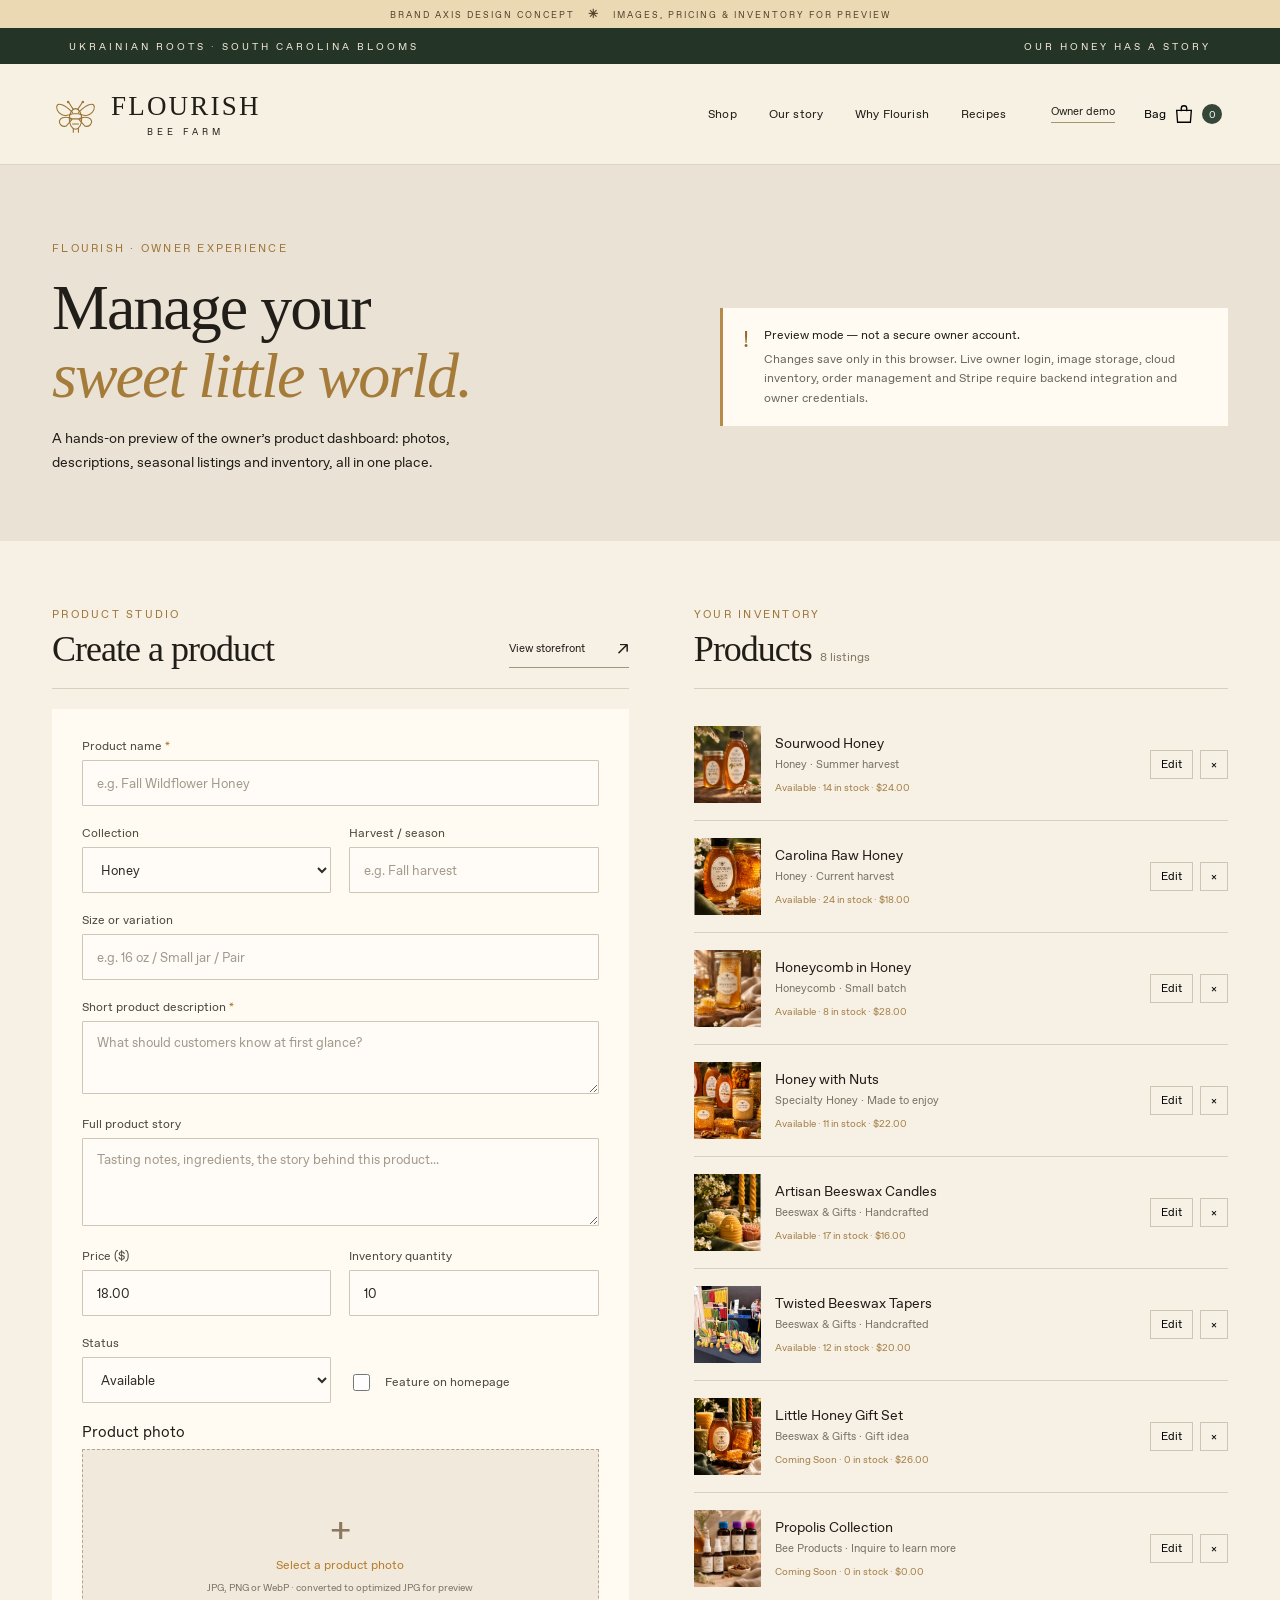
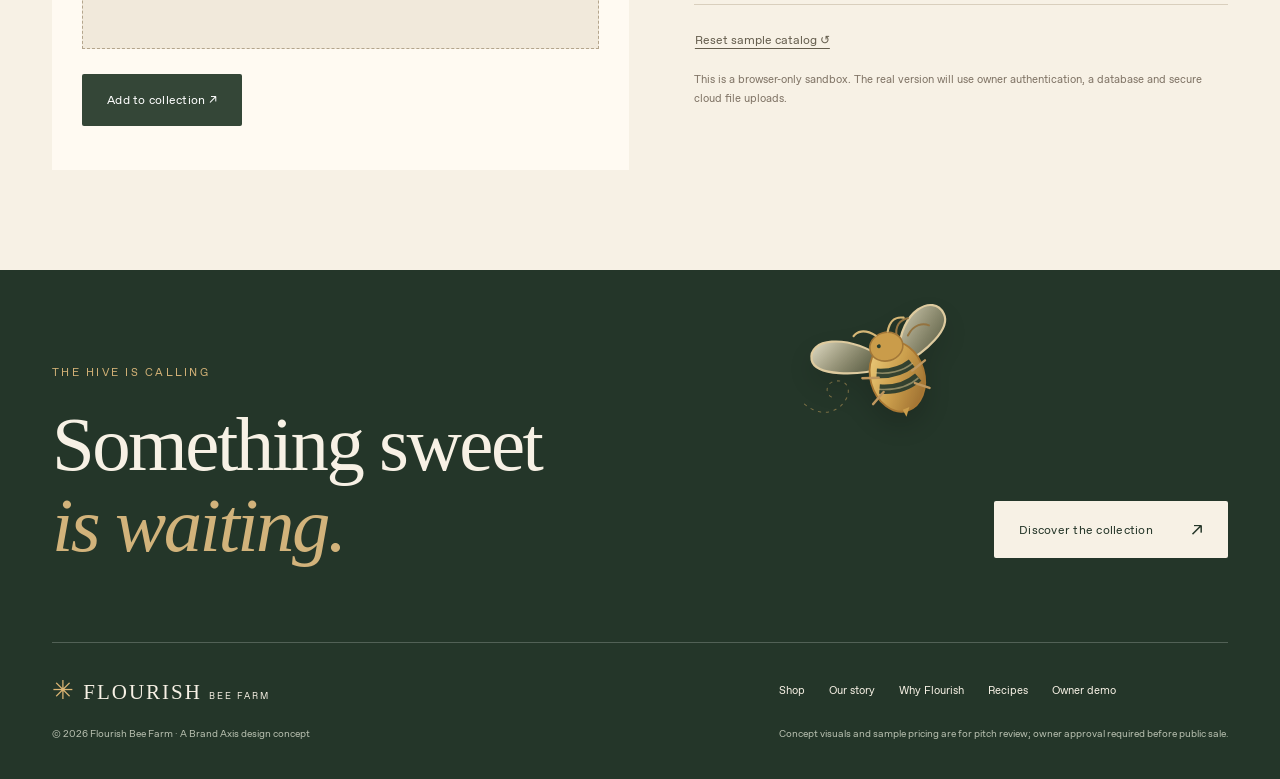
==== commit df972055: "Add files via upload" ====
--- a/admin.html
+++ b/admin.html
@@ -1 +1 @@
-<!doctype html><html lang="en"><head><meta charset="utf-8"><meta name="viewport" content="width=device-width,initial-scale=1"><meta name="theme-color" content="#344637"><meta name="description" content="Interactive prototype of Flourish Bee Farm product and inventory management."><meta name="robots" content="noindex,nofollow"><link rel="icon" href="assets/favicon.svg" type="image/svg+xml"><link rel="stylesheet" href="site.css"><title>Owner Dashboard Preview | Flourish Bee Farm</title></head><body><a class="skip-link" href="#main">Skip to content</a><div class="preview-banner">BRAND AXIS DESIGN CONCEPT <span>✳</span> IMAGES, PRICING &amp; INVENTORY FOR PREVIEW</div><div class="announcement"><span>UKRAINIAN ROOTS · CAROLINA BLOOMS</span><span class="announcement-other">OUR HONEY HAS A STORY</span></div><header class="site-header"><div class="nav-wrap"><a href="index.html" class="brand" aria-label="Flourish Bee Farm, home"><svg class="brand-mark" aria-hidden="true" viewBox="0 0 64 64" fill="none" stroke="currentColor" stroke-width="1.5" stroke-linecap="round"><ellipse cx="32" cy="38" rx="8.4" ry="14"/><path d="M27 31h10M24 38h16M28 45h8M29 51v5M36 51v5M29 25l-6-9M35 25l6-9M28 29C3 5 2 27 13 32c6 3 10 1 15-1M36 29C61 5 62 27 51 32c-6 3-10 1-15-1M26 37C5 31 7 50 19 48l8-9M38 37c21-6 19 13 7 11l-8-9"/><circle cx="22" cy="15" r="1"/><circle cx="42" cy="15" r="1"/></svg><span>FLOURISH<small>BEE FARM</small></span></a><nav class="main-nav" aria-label="Main navigation"><a href="shop.html" data-nav="shop">Shop</a><a href="our-story.html" data-nav="story">Our story</a><a href="why-flourish.html" data-nav="why">Why Flourish</a><a href="recipes.html" data-nav="recipes">Recipes</a></nav><div class="nav-tools"><a href="admin.html" class="admin-top" title="Open owner demo">Owner demo</a><button type="button" class="bag-trigger" data-open-cart aria-label="Open shopping bag"><span>Bag</span><svg viewBox="0 0 24 24" fill="none" stroke="currentColor" stroke-width="1.45"><path d="M4 8h16l-1 13H5L4 8Z"/><path d="M9 9V6a3 3 0 0 1 6 0v3"/></svg><span class="bag-count" data-cart-count>0</span></button><button type="button" class="menu-toggle" id="menu-toggle" aria-label="Open navigation" aria-expanded="false" aria-controls="mobile-menu"><i></i><i></i></button></div></div><nav class="mobile-nav" id="mobile-menu" hidden aria-label="Mobile navigation"><a href="index.html">Home</a><a href="shop.html">Shop</a><a href="our-story.html">Our story</a><a href="why-flourish.html">Why Flourish</a><a href="recipes.html">Recipes</a><a href="admin.html">Owner preview ↗</a></nav></header><main id="main"><section class="admin-hero"><div class="container"><p class="eyebrow warm">FLOURISH · OWNER EXPERIENCE</p><h1>Manage your<br><em>sweet little world.</em></h1><p>A hands-on preview of the owner’s product dashboard: photos, descriptions, seasonal listings and inventory, all in one place.</p><div class="admin-warning"><span>!</span><div><strong>Preview mode — not a secure owner account.</strong><p>Changes save only in this browser. Live owner login, image storage, cloud inventory, order management and Stripe require backend integration and owner credentials.</p></div></div></div></section><section class="admin-content container"><div class="admin-main"><div class="admin-section-header"><div><p class="eyebrow warm">PRODUCT STUDIO</p><h2 id="admin-form-heading">Create a product</h2></div><a href="shop.html" class="underlined-link">View storefront <span>↗</span></a></div><form id="product-form" class="admin-form"><div class="admin-form-grid"><label class="wide">Product name <span>*</span><input type="text" name="name" placeholder="e.g. Fall Wildflower Honey" required maxlength="100"></label><label>Collection <select name="category"><option>Honey</option><option>Honeycomb</option><option>Specialty Honey</option><option>Beeswax &amp; Gifts</option><option>Bee Products</option></select></label><label>Harvest / season <input type="text" name="season" placeholder="e.g. Fall harvest" maxlength="60"></label><label class="wide">Size or variation <input type="text" name="size" placeholder="e.g. 16 oz / Small jar / Pair" maxlength="80"></label><label class="wide">Short product description <span>*</span><textarea name="description" required placeholder="What should customers know at first glance?" rows="3" maxlength="500"></textarea></label><label class="wide">Full product story <textarea name="detail" placeholder="Tasting notes, ingredients, the story behind this product..." rows="4" maxlength="1800"></textarea></label><label>Price ($) <input type="number" name="price" required min="0" step=".01" value="18.00"></label><label>Inventory quantity <input type="number" name="stock" required min="0" step="1" value="10"></label><label>Status <select name="status"><option>Available</option><option>Coming Soon</option><option>Sold Out</option><option>Hidden</option></select></label><label class="checkbox-label"><input type="checkbox" name="featured"> Feature on homepage</label><div class="wide photo-upload-label"><span>Product photo</span><label for="product-photo" class="upload-box" id="upload-preview"><span class="upload-plus">+</span><span>Select a product photo</span><small>JPG, PNG or WebP. Optimized for demo storage.</small></label><input type="file" accept="image/jpeg,image/png,image/webp" id="product-photo" class="visually-hidden"></div></div><div class="admin-submit-row"><button type="submit" id="save-product" class="btn btn-dark">Add to collection ↗</button><button type="button" class="text-button" id="cancel-edit" hidden>Cancel editing</button></div><p id="admin-note" class="admin-note" role="status"></p></form></div><aside class="admin-sidebar"><div class="admin-section-header"><div><p class="eyebrow warm">YOUR INVENTORY</p><h2>Products <small id="admin-count"></small></h2></div></div><div id="admin-products" class="admin-products"></div><button id="reset-demo" class="text-button reset" type="button">Reset sample catalog ↺</button><p class="admin-note">This is a browser-only sandbox. The real version will use owner authentication, a database and secure cloud file uploads.</p></aside></section></main><footer class="footer"><div class="footer-lead container"><div><p class="eyebrow">THE HIVE IS CALLING</p><h2>Something sweet<br><em>is waiting.</em></h2></div><a href="shop.html" class="btn btn-cream">Discover the collection <span>↗</span></a></div><div class="footer-bottom container"><a class="footer-brand" href="index.html"><span>✳</span> FLOURISH <small>BEE FARM</small></a><div class="footer-links"><a href="shop.html">Shop</a><a href="our-story.html">Our story</a><a href="why-flourish.html">Why Flourish</a><a href="recipes.html">Recipes</a><a href="admin.html">Owner demo</a></div><p>© <span id="year">2026</span> Flourish Bee Farm · A Brand Axis design concept</p><p class="footer-legal">Concept visuals and sample pricing are for pitch review; owner approval required before public sale.</p></div></footer><dialog class="cart-dialog" id="cart-panel" aria-labelledby="cart-title"><div class="cart-shell"><div class="cart-header"><div><p class="eyebrow warm">A LITTLE SOMETHING SWEET</p><h2 id="cart-title">Your bag <span>✳</span></h2></div><button class="close-icon" aria-label="Close bag" data-cart-close>×</button></div><div id="cart-items" class="bag-items"></div><div class="bag-footer"><p class="cart-shipping" data-shipping-remaining></p><div class="subtotal"><span>Estimated subtotal</span><strong data-subtotal>$0.00</strong></div><button class="btn btn-dark checkout-btn" id="cart-checkout" type="button">Checkout coming with Stripe <span>↗</span></button><p class="cart-disclaimer">Design preview only. No payments, live stock or orders are processed.</p></div></div></dialog><div id="toast" class="toast" role="status" aria-live="polite"></div><script defer src="site.js"></script></body></html>+<!doctype html><html lang="en"><head><meta charset="utf-8"><meta name="viewport" content="width=device-width,initial-scale=1"><meta name="theme-color" content="#344637"><meta name="description" content="Interactive prototype of Flourish Bee Farm product and inventory management."><meta name="robots" content="noindex,nofollow"><link rel="icon" href="assets/favicon.svg" type="image/svg+xml"><link rel="stylesheet" href="site.css"><title>Owner Dashboard Preview | Flourish Bee Farm</title></head><body><a class="skip-link" href="#main">Skip to content</a><div class="preview-banner">BRAND AXIS DESIGN CONCEPT <span>✳</span> IMAGES, PRICING &amp; INVENTORY FOR PREVIEW</div><div class="announcement"><span>UKRAINIAN ROOTS · SOUTH CAROLINA BLOOMS</span><span class="announcement-other">OUR HONEY HAS A STORY</span></div><header class="site-header"><div class="nav-wrap"><a href="index.html" class="brand" aria-label="Flourish Bee Farm, home"><svg class="brand-mark" aria-hidden="true" viewBox="0 0 64 64" fill="none" stroke="currentColor" stroke-width="1.5" stroke-linecap="round"><ellipse cx="32" cy="38" rx="8.4" ry="14"/><path d="M27 31h10M24 38h16M28 45h8M29 51v5M36 51v5M29 25l-6-9M35 25l6-9M28 29C3 5 2 27 13 32c6 3 10 1 15-1M36 29C61 5 62 27 51 32c-6 3-10 1-15-1M26 37C5 31 7 50 19 48l8-9M38 37c21-6 19 13 7 11l-8-9"/><circle cx="22" cy="15" r="1"/><circle cx="42" cy="15" r="1"/></svg><span>FLOURISH<small>BEE FARM</small></span></a><nav class="main-nav" aria-label="Main navigation"><a href="shop.html" data-nav="shop">Shop</a><a href="our-story.html" data-nav="story">Our story</a><a href="why-flourish.html" data-nav="why">Why Flourish</a><a href="recipes.html" data-nav="recipes">Recipes</a></nav><div class="nav-tools"><a href="admin.html" class="admin-top" title="Open owner demo">Owner demo</a><button type="button" class="bag-trigger" data-open-cart aria-label="Open shopping bag"><span>Bag</span><svg viewBox="0 0 24 24" fill="none" stroke="currentColor" stroke-width="1.45"><path d="M4 8h16l-1 13H5L4 8Z"/><path d="M9 9V6a3 3 0 0 1 6 0v3"/></svg><span class="bag-count" data-cart-count>0</span></button><button type="button" class="menu-toggle" id="menu-toggle" aria-label="Open navigation" aria-expanded="false" aria-controls="mobile-menu"><i></i><i></i></button></div></div><nav class="mobile-nav" id="mobile-menu" hidden aria-label="Mobile navigation"><a href="index.html">Home</a><a href="shop.html">Shop</a><a href="our-story.html">Our story</a><a href="why-flourish.html">Why Flourish</a><a href="recipes.html">Recipes</a><a href="admin.html">Owner preview ↗</a></nav></header><main id="main"><section class="admin-hero"><div class="container"><p class="eyebrow warm">FLOURISH · OWNER EXPERIENCE</p><h1>Manage your<br><em>sweet little world.</em></h1><p>A hands-on preview of the owner’s product dashboard: photos, descriptions, seasonal listings and inventory, all in one place.</p><div class="admin-warning"><span>!</span><div><strong>Preview mode — not a secure owner account.</strong><p>Changes save only in this browser. Live owner login, image storage, cloud inventory, order management and Stripe require backend integration and owner credentials.</p></div></div></div></section><section class="admin-content container"><div class="admin-main"><div class="admin-section-header"><div><p class="eyebrow warm">PRODUCT STUDIO</p><h2 id="admin-form-heading">Create a product</h2></div><a href="shop.html" class="underlined-link">View storefront <span>↗</span></a></div><form id="product-form" class="admin-form"><div class="admin-form-grid"><label class="wide">Product name <span>*</span><input type="text" name="name" placeholder="e.g. Fall Wildflower Honey" required maxlength="100"></label><label>Collection <select name="category"><option>Honey</option><option>Honeycomb</option><option>Specialty Honey</option><option>Beeswax &amp; Gifts</option><option>Bee Products</option></select></label><label>Harvest / season <input type="text" name="season" placeholder="e.g. Fall harvest" maxlength="60"></label><label class="wide">Size or variation <input type="text" name="size" placeholder="e.g. 16 oz / Small jar / Pair" maxlength="80"></label><label class="wide">Short product description <span>*</span><textarea name="description" required placeholder="What should customers know at first glance?" rows="3" maxlength="500"></textarea></label><label class="wide">Full product story <textarea name="detail" placeholder="Tasting notes, ingredients, the story behind this product..." rows="4" maxlength="1800"></textarea></label><label>Price ($) <input type="number" name="price" required min="0" step=".01" value="18.00"></label><label>Inventory quantity <input type="number" name="stock" required min="0" step="1" value="10"></label><label>Status <select name="status"><option>Available</option><option>Coming Soon</option><option>Sold Out</option><option>Hidden</option></select></label><label class="checkbox-label"><input type="checkbox" name="featured"> Feature on homepage</label><div class="wide photo-upload-label"><span>Product photo</span><label for="product-photo" class="upload-box" id="upload-preview"><span class="upload-plus">+</span><span>Select a product photo</span><small>JPG, PNG or WebP. Optimized for demo storage.</small></label><input type="file" accept="image/jpeg,image/png,image/webp" id="product-photo" class="visually-hidden"></div></div><div class="admin-submit-row"><button type="submit" id="save-product" class="btn btn-dark">Add to collection ↗</button><button type="button" class="text-button" id="cancel-edit" hidden>Cancel editing</button></div><p id="admin-note" class="admin-note" role="status"></p></form></div><aside class="admin-sidebar"><div class="admin-section-header"><div><p class="eyebrow warm">YOUR INVENTORY</p><h2>Products <small id="admin-count"></small></h2></div></div><div id="admin-products" class="admin-products"></div><button id="reset-demo" class="text-button reset" type="button">Reset sample catalog ↺</button><p class="admin-note">This is a browser-only sandbox. The real version will use owner authentication, a database and secure cloud file uploads.</p></aside></section></main><footer class="footer"><div class="footer-lead container"><div class="footer-bee" aria-hidden="true"><svg viewBox="0 0 220 170" xmlns="http://www.w3.org/2000/svg" role="presentation"><defs><linearGradient id="beeBodyGold" x1="0" y1="0" x2="1" y2="1"><stop stop-color="#ffdd89"/><stop offset=".5" stop-color="#d4a44e"/><stop offset="1" stop-color="#966328"/></linearGradient><linearGradient id="beeWingLight" x1="0" y1="0" x2="1" y2="1"><stop stop-color="#fff7df" stop-opacity=".9"/><stop offset="1" stop-color="#d7bd86" stop-opacity=".26"/></linearGradient></defs><g class="bee-flight-trail" fill="none" stroke="#cda45e" stroke-width="1.3" stroke-linecap="round" opacity=".55"><path d="M13 126c21 18 42 10 51-4 9-13 3-27-12-25-13 2-13 17-5 20" stroke-dasharray="3 7"/></g><g class="bee-art" transform="translate(122 78) rotate(-16)"><g class="bee-wings" fill="url(#beeWingLight)" stroke="#e9d3a6" stroke-width="2.8"><path d="M-5-11C-45-57-91-61-94-35-96-14-44 1-7 0Z"/><path d="M14-13C30-65 77-73 82-45 86-24 45-4 17 1Z"/></g><g fill="none" stroke="#9a7742" stroke-width="2.6" stroke-linecap="round"><path d="M17-33C18-47 27-53 37-52"/><path d="M31-31C42-43 54-41 60-36"/></g><ellipse cx="4" cy="15" rx="34" ry="45" fill="url(#beeBodyGold)" stroke="#b17c34" stroke-width="2.3"/><path d="M-20 4C-6 9 11 10 26 4M-22 24C-6 30 12 31 29 23" fill="none" stroke="#283b2e" stroke-width="12" opacity=".92"/><path d="M-21 3C-7 9 12 11 27 4M-23 24C-4 31 13 32 29 24" fill="none" stroke="#f9dda1" stroke-width="2" opacity=".48"/><ellipse cx="1" cy="-25" rx="21" ry="18" fill="#d3a24c" stroke="#a97b39" stroke-width="2"/><path d="M-8-42C-20-55-30-53-35-49M8-43C15-57 23-58 32-54" fill="none" stroke="#e0be7b" stroke-width="2.8" stroke-linecap="round"/><circle cx="-8" cy="-28" r="2.5" fill="#293e30"/><path d="M-1 57 1 67 8 56" fill="#d4a44e"/><path d="M-19 10-39 5M24 13 43 5M-18 29-35 40M23 29 39 40" stroke="#c89d61" stroke-width="3" stroke-linecap="round"/></g></svg></div><div class="footer-heading"><p class="eyebrow">THE HIVE IS CALLING</p><h2>Something sweet<br><em>is waiting.</em></h2></div><a href="shop.html" class="btn btn-cream">Discover the collection <span>↗</span></a></div><div class="footer-bottom container"><a class="footer-brand" href="index.html"><span>✳</span> FLOURISH <small>BEE FARM</small></a><div class="footer-links"><a href="shop.html">Shop</a><a href="our-story.html">Our story</a><a href="why-flourish.html">Why Flourish</a><a href="recipes.html">Recipes</a><a href="admin.html">Owner demo</a></div><p>© <span id="year">2026</span> Flourish Bee Farm · A Brand Axis design concept</p><p class="footer-legal">Concept visuals and sample pricing are for pitch review; owner approval required before public sale.</p></div></footer><dialog class="cart-dialog" id="cart-panel" aria-labelledby="cart-title"><div class="cart-shell"><div class="cart-header"><div><p class="eyebrow warm">A LITTLE SOMETHING SWEET</p><h2 id="cart-title">Your bag <span>✳</span></h2></div><button class="close-icon" aria-label="Close bag" data-cart-close>×</button></div><div id="cart-items" class="bag-items"></div><div class="bag-footer"><p class="cart-shipping" data-shipping-remaining></p><div class="subtotal"><span>Estimated subtotal</span><strong data-subtotal>$0.00</strong></div><button class="btn btn-dark checkout-btn" id="cart-checkout" type="button">Checkout coming with Stripe <span>↗</span></button><p class="cart-disclaimer">Design preview only. No payments, live stock or orders are processed.</p></div></div></dialog><div id="toast" class="toast" role="status" aria-live="polite"></div><script defer src="site.js"></script></body></html>
--- a/site.css
+++ b/site.css
@@ -2,11 +2,11 @@
 :root{--ivory:#F7F1E5;--paper:#EAE4D8;--linen:#E5DBCA;--honey:#D59A36;--gold:#eebc61;--amber:#503019;--forest:#344637;--forest-dark:#243528;--ink:#211D18;--muted:#71695C;--line:rgba(67,62,44,.18);--serif:Georgia,'Times New Roman',serif;--sans:'Flourish Sans',Arial,sans-serif}
 *,*:before,*:after{box-sizing:border-box}html{scroll-behavior:smooth;scroll-padding-top:100px}body{margin:0;background:var(--ivory);color:var(--ink);font-family:var(--sans);font-size:15px;-webkit-font-smoothing:antialiased}body:has(dialog[open]){overflow:hidden}button,input,textarea,select{font:inherit}button{cursor:pointer}button:disabled{opacity:.52;cursor:not-allowed}a{color:inherit;text-decoration:none}img{display:block;width:100%;height:100%;object-fit:cover}h1,h2,h3,h4,p,figure{margin:0}h1,h2,h3{font-family:var(--serif);font-weight:400}em{font-weight:400}a:focus-visible,button:focus-visible,input:focus-visible,select:focus-visible,textarea:focus-visible,summary:focus-visible{outline:2px solid var(--honey);outline-offset:4px}::selection{background:#eed198;color:var(--ink)}.container{width:min(1320px,calc(100% - 104px));margin:0 auto}.section-padding{padding:116px 0}.eyebrow{font-weight:650;font-size:11px;letter-spacing:2.25px;line-height:1.7}.eyebrow.warm,.warm{color:#9d7439}.tiny-label{font-size:11px;letter-spacing:1px;text-transform:uppercase}.muted{color:var(--muted)}h2{font-size:clamp(45px,4.9vw,72px);line-height:1.05;letter-spacing:-2.5px}h2 em,h1 em{font-style:italic;color:#a57b3a}.btn{display:inline-flex;align-items:center;justify-content:space-between;gap:38px;min-height:52px;padding:17px 24px;border:1px solid transparent;border-radius:2px;font-size:12px;font-weight:700;letter-spacing:.25px;transition:background .25s,transform .25s,border .25s;white-space:nowrap}.btn span,.underlined-link span{font-size:18px;font-weight:400}.btn:hover{transform:translateY(-2px)}.btn-gold{background:var(--honey);color:#262319}.btn-gold:hover{background:#edb65a}.btn-dark{background:var(--forest);color:#fff}.btn-dark:hover{background:#213729}.btn-cream{background:var(--ivory);color:var(--forest-dark)}.btn-cream:hover{background:#fff}.btn-outline-light{border-color:#e4e0c49b;color:#fff}.btn-outline-light:hover{background:#ffffff1c}.underlined-link{display:inline-flex;gap:32px;align-items:center;justify-content:space-between;border-bottom:1px solid #9d987d;padding-bottom:8px;font-size:13px;font-weight:700;width:max-content;max-width:100%;transition:gap .2s}.underlined-link:hover{gap:43px}.skip-link{position:fixed;top:-140px;left:16px;padding:14px 18px;background:#fff;z-index:999}.skip-link:focus{top:15px}.sr-only,.visually-hidden{position:absolute;width:1px;height:1px;margin:-1px;padding:0;overflow:hidden;clip:rect(0,0,0,0);white-space:nowrap;border:0}
 /* Navigation */
-.preview-banner{background:#ead9b3;color:#54432b;text-align:center;padding:7px 15px;font-size:9px;letter-spacing:2px;font-weight:800}.preview-banner span{padding-inline:9px;font-size:12px}.announcement{min-height:31px;background:var(--forest-dark);color:#f6ecd8;display:flex;justify-content:space-between;align-items:center;padding:6px 5.4%;font-size:9px;letter-spacing:2.6px;font-weight:600}.site-header{position:relative;z-index:50;background:#f7f1e5f7;border-bottom:1px solid rgba(55,52,42,.15)}.nav-wrap{width:min(1450px,calc(100% - 104px));margin:0 auto;display:flex;align-items:center;min-height:100px;gap:45px}.brand{display:flex;align-items:center;gap:12px;white-space:nowrap}.brand-mark{display:flex;align-items:center;justify-content:center;width:47px;height:47px;color:#9a7435;font-family:var(--serif);font-size:50px;line-height:1}.brand>span:last-child{font-family:var(--serif);font-size:27px;letter-spacing:2.2px;line-height:1}.brand small{display:block;font-family:var(--sans);font-size:9px;font-weight:650;letter-spacing:4px;text-align:center;margin-top:7px}.main-nav{display:flex;align-items:center;gap:32px;margin-left:auto}.main-nav a{font-size:12px;letter-spacing:.15px;white-space:nowrap;transition:color .2s}.main-nav a:hover,.footer-links a:hover{color:#b38b46}.nav-tools{display:flex;align-items:center;gap:23px}.admin-top{font-size:11px;padding-bottom:4px;border-bottom:1px solid #aa9371;white-space:nowrap}.bag-trigger{border:0;background:transparent;display:flex;align-items:center;gap:7px;font-size:12px}.bag-trigger svg{width:22px;height:22px}.bag-count{display:grid;place-items:center;width:20px;height:20px;min-width:20px;border-radius:50%;background:var(--forest);color:#fff;font-size:10px}.menu-toggle{display:none;border:0;background:transparent;padding:12px}.menu-toggle i{display:block;width:24px;border-top:1.5px solid #22352a;margin:6px}.mobile-nav{background:var(--ivory);padding:10px 32px 25px;box-shadow:0 15px 20px #191c1422}.mobile-nav a{display:block;padding:12px 0;border-bottom:1px solid var(--line)}[hidden]{display:none!important}
+.preview-banner{background:#ead9b3;color:#54432b;text-align:center;padding:7px 15px;font-size:9px;letter-spacing:2px;font-weight:800}.preview-banner span{padding-inline:9px;font-size:12px}.announcement{min-height:36px;background:var(--forest-dark);color:#f6ecd8;display:flex;justify-content:space-between;align-items:center;padding:7px 5.4%;font-size:10px;letter-spacing:3px;font-weight:700}.site-header{position:relative;z-index:50;background:#f7f1e5f7;border-bottom:1px solid rgba(55,52,42,.15)}.nav-wrap{width:min(1450px,calc(100% - 104px));margin:0 auto;display:flex;align-items:center;min-height:100px;gap:45px}.brand{display:flex;align-items:center;gap:12px;white-space:nowrap}.brand-mark{display:flex;align-items:center;justify-content:center;width:47px;height:47px;color:#9a7435;font-family:var(--serif);font-size:50px;line-height:1}.brand>span:last-child{font-family:var(--serif);font-size:27px;letter-spacing:2.2px;line-height:1}.brand small{display:block;font-family:var(--sans);font-size:9px;font-weight:650;letter-spacing:4px;text-align:center;margin-top:7px}.main-nav{display:flex;align-items:center;gap:32px;margin-left:auto}.main-nav a{font-size:12px;letter-spacing:.15px;white-space:nowrap;transition:color .2s}.main-nav a:hover,.footer-links a:hover{color:#b38b46}.nav-tools{display:flex;align-items:center;gap:23px}.admin-top{font-size:11px;padding-bottom:4px;border-bottom:1px solid #aa9371;white-space:nowrap}.bag-trigger{border:0;background:transparent;display:flex;align-items:center;gap:7px;font-size:12px}.bag-trigger svg{width:22px;height:22px}.bag-count{display:grid;place-items:center;width:20px;height:20px;min-width:20px;border-radius:50%;background:var(--forest);color:#fff;font-size:10px}.menu-toggle{display:none;border:0;background:transparent;padding:12px}.menu-toggle i{display:block;width:24px;border-top:1.5px solid #22352a;margin:6px}.mobile-nav{background:var(--ivory);padding:10px 32px 25px;box-shadow:0 15px 20px #191c1422}.mobile-nav a{display:block;padding:12px 0;border-bottom:1px solid var(--line)}[hidden]{display:none!important}
 /* Hero and animated honey */
 .hero{height:clamp(690px,62vw,810px);position:relative;background:#213324;color:#fff;isolation:isolate}.hero-image{position:absolute;inset:0;z-index:-3;object-position:60% 35%}.hero-overlay{position:absolute;inset:0;z-index:-2;background:linear-gradient(90deg,#0c1e15f2 0%,#122417ca 35%,#1a291780 65%,#101d1333 100%),linear-gradient(0deg,#07130888,transparent 37%)}.hero-content{height:100%;display:flex;align-items:center;padding-top:8px;padding-bottom:75px}.hero-copy{position:relative;z-index:2;max-width:880px}.hero-eyebrow{color:#eac98b;margin-bottom:27px}.hero h1{font-size:clamp(56px,5.7vw,89px);line-height:1.09;letter-spacing:-3.5px;text-shadow:0 3px 14px #0002}.hero h1 em{font-size:.82em;color:#f3c879;white-space:nowrap;letter-spacing:-2.6px}.hero-copy>p:not(.eyebrow){font-size:17px;line-height:1.8;max-width:530px;margin:28px 0 32px;color:#f7f0e0}.hero-actions{display:flex;gap:34px;align-items:center;flex-wrap:wrap}.hero-text-link{font-size:12px;border-bottom:1px solid #ffffffb3;padding-bottom:10px;display:inline-flex;gap:22px}.hero-text-link span{font-size:17px}.hero-side-note{position:absolute;right:49px;bottom:95px;z-index:4;writing-mode:vertical-rl;letter-spacing:3px;font-size:9px;opacity:.74;display:flex;align-items:center;gap:14px}.hero-side-note span{font-size:15px;color:#f7c16e}.honey-edge{position:absolute;z-index:10;bottom:-115px;left:0;right:0;height:205px;pointer-events:none;filter:drop-shadow(0 4px 2px #66361034) drop-shadow(0 8px 7px #73360929)}.honey-edge svg{width:100%;height:100%;overflow:visible}.introduction{position:relative;z-index:0;padding-top:215px;background:var(--ivory)}
 /* Intro */
-.intro-grid{display:grid;grid-template-columns:1fr 1fr;align-items:center;gap:min(10vw,135px)}.intro-copy{padding:20px 0 35px}.intro-copy h2{margin:23px 0 28px}.intro-copy p:not(.eyebrow){max-width:480px;color:#615a4e;line-height:1.82;font-size:15px;margin:0 0 18px}.intro-copy .underlined-link{margin-top:16px}.intro-image-stack{position:relative;margin:0 0 30px 45px}.intro-main{height:620px;width:100%;object-position:50% 50%;box-shadow:25px 25px 0 #e8dfcd}.intro-small-stamp{position:absolute;bottom:35px;left:-45px;background:var(--forest);color:#f8f1e2;width:142px;height:142px;display:flex;flex-direction:column;align-items:center;justify-content:center;gap:6px;font-size:9px;letter-spacing:1.6px;text-align:center;line-height:1.5;border:7px solid #f7f1e5;border-radius:50%;box-shadow:0 5px 20px #201f1120}.intro-small-stamp span{color:#d5a451;font-size:18px}.concept-caption{position:absolute;right:12px;bottom:-52px;font-size:9px;letter-spacing:1.6px;color:#9a8970}.heritage-tag{display:flex;align-items:center;gap:17px;margin-top:65px}.heritage-tag>span{font-size:12px;color:#ba8e4f;border:1px solid #cfc1a5;border-radius:50%;width:49px;height:49px;display:grid;place-items:center}.heritage-tag strong{display:block;font-family:var(--serif);font-size:20px;font-weight:400;line-height:1.25}
+.intro-grid{display:grid;grid-template-columns:1fr 1fr;align-items:center;gap:min(10vw,135px)}.intro-copy{padding:20px 0 35px}.intro-copy h2{margin:23px 0 28px}.intro-copy p:not(.eyebrow){max-width:480px;color:#615a4e;line-height:1.82;font-size:15px;margin:0 0 18px}.intro-copy .underlined-link{margin-top:16px}.intro-image-stack{position:relative;margin:0 0 30px 45px}.intro-main{height:620px;width:100%;object-position:50% 50%;box-shadow:25px 25px 0 #e8dfcd}.intro-small-stamp{position:absolute;bottom:35px;left:-45px;background:var(--forest);color:#f8f1e2;width:142px;height:142px;display:flex;flex-direction:column;align-items:center;justify-content:center;gap:6px;font-size:9px;letter-spacing:1.6px;text-align:center;line-height:1.5;border:7px solid #f7f1e5;border-radius:50%;box-shadow:0 5px 20px #201f1120}.intro-small-stamp span{color:#d5a451;font-size:18px}.concept-caption{position:absolute;right:12px;bottom:-52px;font-size:9px;letter-spacing:1.6px;color:#9a8970}.heritage-tag{display:flex;align-items:center;gap:19px;margin-top:65px}.heritage-tag>span{font-size:13px;color:#ba8e4f;border:1px solid #cfc1a5;border-radius:50%;width:54px;height:54px;display:grid;place-items:center}.heritage-tag strong{display:block;font-family:var(--serif);font-size:24px;font-weight:400;line-height:1.12}
 /* Category collections */
 .categories{background:#eee8db}.section-row{display:flex;align-items:end;justify-content:space-between;gap:35px;margin-bottom:42px}.section-row h2{margin-top:17px}.section-row>.underlined-link{margin-bottom:8px}.category-grid{display:grid;grid-template-columns:1.17fr 1fr 1fr;gap:16px}.category-tile{position:relative;overflow:hidden;height:460px;color:#fff;background:#344637}.category-tile img{transition:transform .7s ease;filter:brightness(.78)}.category-tile:hover img{transform:scale(1.055)}.tile-gradient{position:absolute;inset:0;background:linear-gradient(0deg,#071a0dcc,transparent 60%)}.tile-index{position:absolute;top:25px;left:25px;font-size:9px;letter-spacing:1.9px}.tile-copy{position:absolute;left:27px;bottom:32px;right:27px}.tile-copy h3{font-size:clamp(32px,3vw,46px);letter-spacing:-1.3px;margin-bottom:13px}.tile-copy>span{display:block;font-size:12px;border-bottom:1px solid #fff8;padding-bottom:8px;width:max-content}
 /* Products */
@@ -28,7 +28,7 @@
 /* Story, Why */
 .editorial-hero{position:relative;height:610px;background:#243527;overflow:hidden;color:#fff}.editorial-image{position:absolute;inset:0}.editorial-image img{object-position:65% 35%}.editorial-image:after{content:"";position:absolute;inset:0;background:linear-gradient(90deg,#09170cea,#0c180dbb 42%,transparent 100%)}.editorial-copy{position:relative;width:min(1320px,calc(100% - 104px));margin:auto;padding-top:122px}.editorial-copy .eyebrow{color:#e2bd79}.editorial-copy h1{font-size:clamp(54px,6vw,85px);line-height:1.06;letter-spacing:-2px;margin:22px 0 25px}.editorial-copy h1 em{color:#e8c88c}.editorial-copy>p:not(.eyebrow){max-width:550px;font-size:16px;line-height:1.85;color:#f3eddc}.editorial-body{display:grid;grid-template-columns:1fr .9fr;gap:130px;align-items:start}.editorial-body h2{margin-top:20px}.editorial-body>div:last-child>p{font-size:16px;line-height:1.88;color:#655e52;margin-bottom:21px}.editorial-footnote{font-size:12px!important;color:#978972!important;border-left:2px solid #d3ac70;padding-left:16px;margin-top:29px}.editorial-body .underlined-link{margin-top:18px}.story-photo-row{display:grid;grid-template-columns:1fr 1fr;align-items:center;background:#ede5d7}.story-photo-row>img{height:590px}.story-photo-row>div{padding:60px clamp(40px,8vw,130px)}.story-photo-row h2{margin:20px 0}.story-photo-row p:not(.eyebrow){line-height:1.85;color:#6c6357;margin-bottom:26px}.value-story{display:grid;grid-template-columns:.85fr 1fr;gap:clamp(70px,9vw,150px);align-items:center}.value-story>div{max-width:530px}.value-story h2{margin:17px 0 25px}.value-story p:not(.eyebrow){font-size:16px;line-height:1.85;color:#696253;margin-bottom:22px}.value-story>img{height:520px}.alternate-section{background:#eee8db}.reverse>div{order:2}.reverse>img{order:1}
 /* Recipes */
-.section-desc{max-width:330px;line-height:1.8;color:var(--muted);font-size:14px}.recipe-card-grid{display:grid;grid-template-columns:repeat(3,1fr);gap:25px}.recipe-card{background:#fffaf2}.recipe-card>img{height:340px}.recipe-card>div{padding:28px}.recipe-card h3{font-size:29px;line-height:1.13;margin:15px 0}.recipe-card p:not(.eyebrow){font-size:14px;line-height:1.75;color:#6c6458}.recipe-card details{margin:18px 0;border-top:1px solid var(--line);border-bottom:1px solid var(--line);padding:15px 0}.recipe-card summary{font-size:13px;font-weight:700;cursor:pointer}.recipe-card ol{margin:15px 0 2px;padding-left:22px;font-size:13px;line-height:1.8;color:#665e51}.recipe-card .underlined-link{font-size:12px}
+.section-desc{max-width:330px;line-height:1.8;color:var(--muted);font-size:14px}.recipe-card-grid{display:grid;grid-template-columns:repeat(4,1fr);gap:25px}.recipe-card{background:#fffaf2}.recipe-card>img{height:340px}.recipe-card>div{padding:28px}.recipe-card h3{font-size:27px;line-height:1.13;margin:15px 0}.recipe-card p:not(.eyebrow){font-size:14px;line-height:1.75;color:#6c6458}.recipe-card details{margin:18px 0;border-top:1px solid var(--line);border-bottom:1px solid var(--line);padding:15px 0}.recipe-card summary{font-size:13px;font-weight:700;cursor:pointer}.recipe-card ol{margin:15px 0 2px;padding-left:22px;font-size:13px;line-height:1.8;color:#665e51}.recipe-card .underlined-link{font-size:12px}
 /* Admin product manager */
 .admin-hero{background:#eae2d4;padding:75px 0 66px}.admin-hero .container{display:grid;grid-template-columns:1fr .85fr;column-gap:70px;align-items:center}.admin-hero .eyebrow{grid-column:1/-1}.admin-hero h1{font-size:clamp(56px,5vw,78px);line-height:1.06;letter-spacing:-2px;margin:15px 0 18px}.admin-hero>div>p:not(.eyebrow){font-size:14px;line-height:1.7;max-width:430px}.admin-warning{background:#fffbf3;border-left:3px solid #b68b4a;padding:17px 20px;display:flex;gap:15px;align-items:start;grid-column:2;grid-row:2/4;max-width:550px}.admin-warning>span{color:#956928;font-size:23px}.admin-warning strong{font-size:12px}.admin-warning p{font-size:12px;line-height:1.65;color:#6c675b;margin-top:7px}.admin-content{display:grid;grid-template-columns:1.08fr 1fr;gap:65px;padding-top:65px;padding-bottom:100px;align-items:start}.admin-section-header{display:flex;justify-content:space-between;align-items:end;gap:14px;border-bottom:1px solid #d9cfbd;padding-bottom:20px;margin-bottom:20px}.admin-section-header h2{font-size:36px;letter-spacing:-1px;margin-top:6px}.admin-section-header h2 small{font-family:var(--sans);font-size:12px;color:#817761;letter-spacing:0}.admin-section-header .underlined-link{font-size:11px}.admin-form{background:#fffaf2;padding:30px}.admin-form-grid{display:grid;grid-template-columns:1fr 1fr;gap:20px 18px}.admin-form-grid .wide{grid-column:1/-1}.admin-form label{font-size:12px;display:block;font-weight:700;color:#4d483d}.admin-form label span:not(.upload-plus){color:#b67c2b}.admin-form input:not([type=checkbox]):not([type=file]),.admin-form select,.admin-form textarea{width:100%;padding:13px 14px;border:1px solid #cfc6b7;border-radius:1px;background:#fffcf7;color:#2f2b25;margin-top:7px;min-height:46px;font-size:13px;font-weight:400}.admin-form textarea{resize:vertical}.admin-form input::placeholder,.admin-form textarea::placeholder{color:#a39a8c}.checkbox-label{display:flex!important;align-items:center;gap:12px;margin-top:25px}.checkbox-label input{width:17px;height:17px;accent-color:var(--forest)}.photo-upload-label>span{display:block;margin-bottom:8px}.upload-box{position:relative;min-height:200px;border:1px dashed #b4a58c;background:#f1e9db;display:flex!important;flex-direction:column;justify-content:center;align-items:center;gap:9px;cursor:pointer;overflow:hidden;text-align:center}.upload-box img{position:absolute;inset:0;width:100%;height:100%;object-fit:contain;background:#f5ecdd}.upload-box:has(img)>span:not(.upload-plus){position:relative;z-index:1;background:#fffdf3ed;padding:7px 12px}.upload-box small{font-weight:400;color:#7d7466}.upload-plus{font-size:36px!important;color:#8b7a5f!important;font-weight:400}.admin-submit-row{display:flex;gap:18px;align-items:center;margin-top:25px;flex-wrap:wrap}.text-button{border:0;background:none;color:#655e4e;text-decoration:underline;text-underline-offset:4px;padding:10px;font-size:12px}.admin-note{font-size:11px;color:#7f7365;line-height:1.65;margin-top:14px}.admin-listing{display:flex;gap:14px;align-items:center;padding:17px 0;border-bottom:1px solid #d9cfbd}.admin-listing img{width:67px;height:77px;object-fit:cover;flex-shrink:0}.admin-listing>div:nth-child(2){min-width:0;flex:1}.admin-listing strong{font-size:14px}.admin-listing p{font-size:11px;color:#797163;margin:6px 0}.admin-listing .admin-state{font-size:10px;color:#a47f48}.admin-row-actions{display:flex;gap:7px;align-self:center}.admin-row-actions button{border:1px solid #cfc5b3;background:transparent;padding:7px 10px;font-size:11px}.admin-row-actions button:hover{background:#eee4d5}.reset{margin:18px 0 0 -9px}
 /* Cart */
@@ -45,3 +45,18 @@
 #honey-drop-shine{stroke-width:3.3px;opacity:.48}
 .brand-mark{width:47px;height:47px;flex:none;color:#9a7435}
 @media(max-width:700px){.brand-mark{width:33px;height:33px}}
+
+@media(max-width:1200px){.recipe-card-grid{grid-template-columns:repeat(2,1fr)}}
+@media(max-width:700px){.recipe-card-grid{grid-template-columns:1fr}}
+
+/* Flourish bee: a restrained illustrated flourish beside the closing invitation. */
+.footer-lead{position:relative;isolation:isolate}
+.footer-heading{position:relative;z-index:1}
+.footer-bee{position:absolute;pointer-events:none;width:175px;height:135px;right:22%;top:9%;opacity:.95;z-index:0;filter:drop-shadow(0 12px 14px rgba(0,0,0,.18));animation:footer-bee-hover 7.5s ease-in-out infinite}
+.footer-bee svg{display:block;width:100%;height:100%;overflow:visible}
+.bee-wings{transform-origin:5px -15px;animation:footer-bee-wings .55s ease-in-out infinite alternate}
+@keyframes footer-bee-hover{0%,100%{transform:translate(0,0) rotate(-3deg)}50%{transform:translate(10px,-12px) rotate(3deg)}}
+@keyframes footer-bee-wings{from{transform:scaleY(.94)}to{transform:scaleY(1.06)}}
+@media(max-width:980px){.footer-bee{width:135px;right:8%;top:4%}}
+@media(max-width:700px){.footer-bee{width:102px;height:90px;right:0;top:5%;opacity:.78}.footer-heading{max-width:100%}}
+@media(prefers-reduced-motion:reduce){.footer-bee,.bee-wings{animation:none!important}}
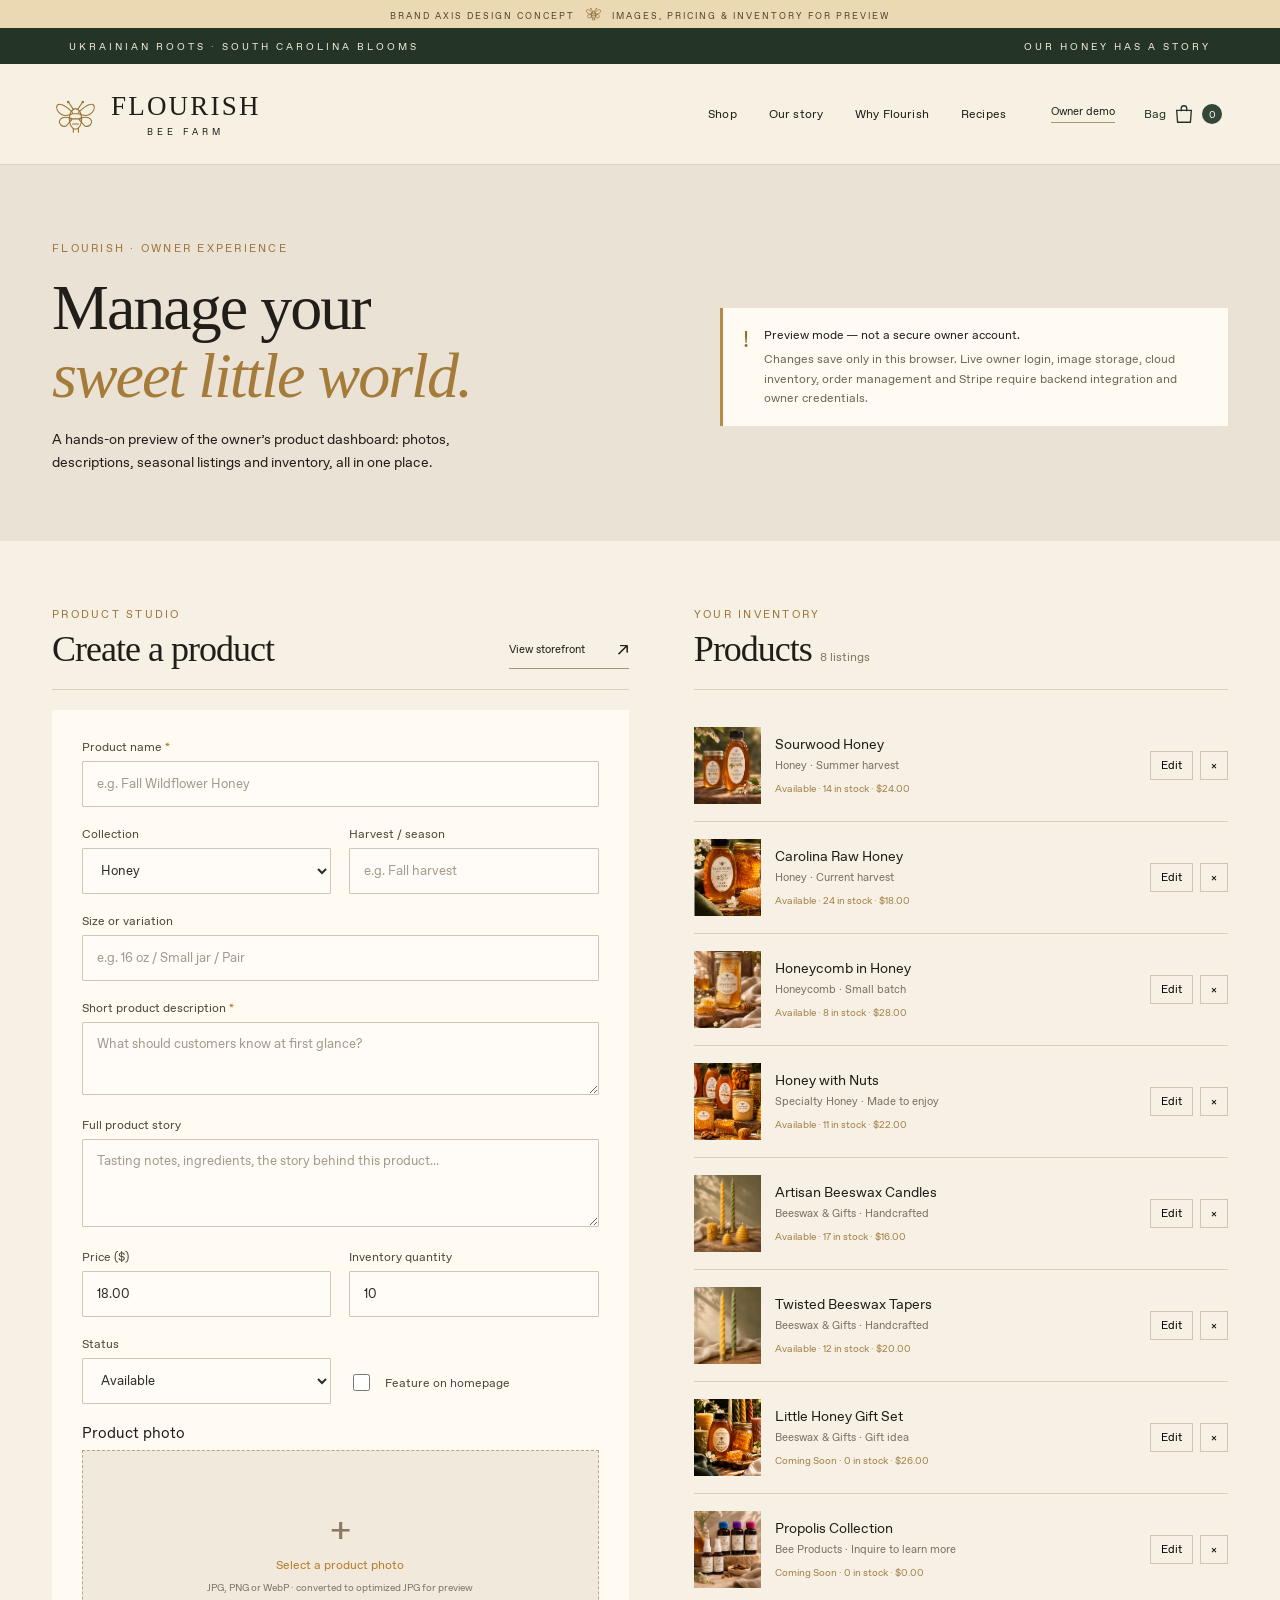
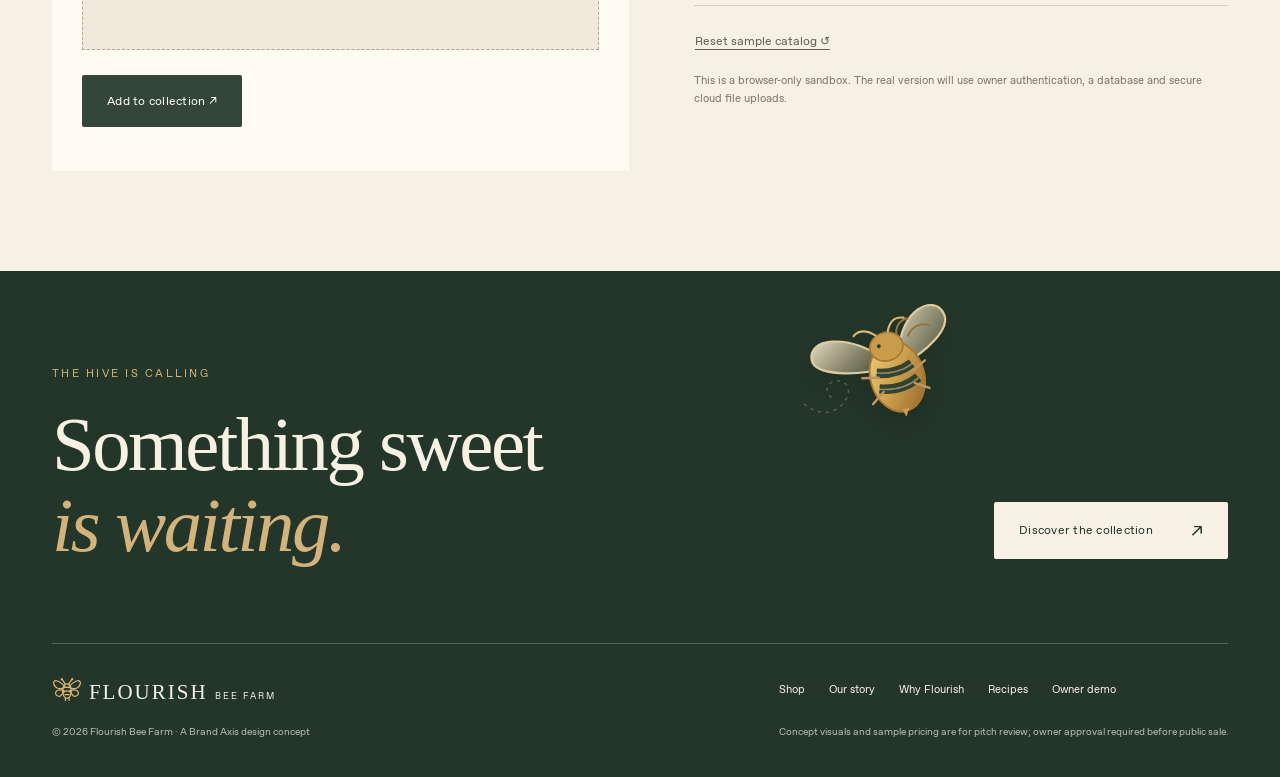
==== commit 0e0b6775: "Polish mobile imagery and Flourish bee icons Keep the beekeeper portrait and product photos fully vi" ====
--- a/admin.html
+++ b/admin.html
@@ -1 +1 @@
-<!doctype html><html lang="en"><head><meta charset="utf-8"><meta name="viewport" content="width=device-width,initial-scale=1"><meta name="theme-color" content="#344637"><meta name="description" content="Interactive prototype of Flourish Bee Farm product and inventory management."><meta name="robots" content="noindex,nofollow"><link rel="icon" href="assets/favicon.svg" type="image/svg+xml"><link rel="stylesheet" href="site.css"><title>Owner Dashboard Preview | Flourish Bee Farm</title></head><body><a class="skip-link" href="#main">Skip to content</a><div class="preview-banner">BRAND AXIS DESIGN CONCEPT <span>✳</span> IMAGES, PRICING &amp; INVENTORY FOR PREVIEW</div><div class="announcement"><span>UKRAINIAN ROOTS · SOUTH CAROLINA BLOOMS</span><span class="announcement-other">OUR HONEY HAS A STORY</span></div><header class="site-header"><div class="nav-wrap"><a href="index.html" class="brand" aria-label="Flourish Bee Farm, home"><svg class="brand-mark" aria-hidden="true" viewBox="0 0 64 64" fill="none" stroke="currentColor" stroke-width="1.5" stroke-linecap="round"><ellipse cx="32" cy="38" rx="8.4" ry="14"/><path d="M27 31h10M24 38h16M28 45h8M29 51v5M36 51v5M29 25l-6-9M35 25l6-9M28 29C3 5 2 27 13 32c6 3 10 1 15-1M36 29C61 5 62 27 51 32c-6 3-10 1-15-1M26 37C5 31 7 50 19 48l8-9M38 37c21-6 19 13 7 11l-8-9"/><circle cx="22" cy="15" r="1"/><circle cx="42" cy="15" r="1"/></svg><span>FLOURISH<small>BEE FARM</small></span></a><nav class="main-nav" aria-label="Main navigation"><a href="shop.html" data-nav="shop">Shop</a><a href="our-story.html" data-nav="story">Our story</a><a href="why-flourish.html" data-nav="why">Why Flourish</a><a href="recipes.html" data-nav="recipes">Recipes</a></nav><div class="nav-tools"><a href="admin.html" class="admin-top" title="Open owner demo">Owner demo</a><button type="button" class="bag-trigger" data-open-cart aria-label="Open shopping bag"><span>Bag</span><svg viewBox="0 0 24 24" fill="none" stroke="currentColor" stroke-width="1.45"><path d="M4 8h16l-1 13H5L4 8Z"/><path d="M9 9V6a3 3 0 0 1 6 0v3"/></svg><span class="bag-count" data-cart-count>0</span></button><button type="button" class="menu-toggle" id="menu-toggle" aria-label="Open navigation" aria-expanded="false" aria-controls="mobile-menu"><i></i><i></i></button></div></div><nav class="mobile-nav" id="mobile-menu" hidden aria-label="Mobile navigation"><a href="index.html">Home</a><a href="shop.html">Shop</a><a href="our-story.html">Our story</a><a href="why-flourish.html">Why Flourish</a><a href="recipes.html">Recipes</a><a href="admin.html">Owner preview ↗</a></nav></header><main id="main"><section class="admin-hero"><div class="container"><p class="eyebrow warm">FLOURISH · OWNER EXPERIENCE</p><h1>Manage your<br><em>sweet little world.</em></h1><p>A hands-on preview of the owner’s product dashboard: photos, descriptions, seasonal listings and inventory, all in one place.</p><div class="admin-warning"><span>!</span><div><strong>Preview mode — not a secure owner account.</strong><p>Changes save only in this browser. Live owner login, image storage, cloud inventory, order management and Stripe require backend integration and owner credentials.</p></div></div></div></section><section class="admin-content container"><div class="admin-main"><div class="admin-section-header"><div><p class="eyebrow warm">PRODUCT STUDIO</p><h2 id="admin-form-heading">Create a product</h2></div><a href="shop.html" class="underlined-link">View storefront <span>↗</span></a></div><form id="product-form" class="admin-form"><div class="admin-form-grid"><label class="wide">Product name <span>*</span><input type="text" name="name" placeholder="e.g. Fall Wildflower Honey" required maxlength="100"></label><label>Collection <select name="category"><option>Honey</option><option>Honeycomb</option><option>Specialty Honey</option><option>Beeswax &amp; Gifts</option><option>Bee Products</option></select></label><label>Harvest / season <input type="text" name="season" placeholder="e.g. Fall harvest" maxlength="60"></label><label class="wide">Size or variation <input type="text" name="size" placeholder="e.g. 16 oz / Small jar / Pair" maxlength="80"></label><label class="wide">Short product description <span>*</span><textarea name="description" required placeholder="What should customers know at first glance?" rows="3" maxlength="500"></textarea></label><label class="wide">Full product story <textarea name="detail" placeholder="Tasting notes, ingredients, the story behind this product..." rows="4" maxlength="1800"></textarea></label><label>Price ($) <input type="number" name="price" required min="0" step=".01" value="18.00"></label><label>Inventory quantity <input type="number" name="stock" required min="0" step="1" value="10"></label><label>Status <select name="status"><option>Available</option><option>Coming Soon</option><option>Sold Out</option><option>Hidden</option></select></label><label class="checkbox-label"><input type="checkbox" name="featured"> Feature on homepage</label><div class="wide photo-upload-label"><span>Product photo</span><label for="product-photo" class="upload-box" id="upload-preview"><span class="upload-plus">+</span><span>Select a product photo</span><small>JPG, PNG or WebP. Optimized for demo storage.</small></label><input type="file" accept="image/jpeg,image/png,image/webp" id="product-photo" class="visually-hidden"></div></div><div class="admin-submit-row"><button type="submit" id="save-product" class="btn btn-dark">Add to collection ↗</button><button type="button" class="text-button" id="cancel-edit" hidden>Cancel editing</button></div><p id="admin-note" class="admin-note" role="status"></p></form></div><aside class="admin-sidebar"><div class="admin-section-header"><div><p class="eyebrow warm">YOUR INVENTORY</p><h2>Products <small id="admin-count"></small></h2></div></div><div id="admin-products" class="admin-products"></div><button id="reset-demo" class="text-button reset" type="button">Reset sample catalog ↺</button><p class="admin-note">This is a browser-only sandbox. The real version will use owner authentication, a database and secure cloud file uploads.</p></aside></section></main><footer class="footer"><div class="footer-lead container"><div class="footer-bee" aria-hidden="true"><svg viewBox="0 0 220 170" xmlns="http://www.w3.org/2000/svg" role="presentation"><defs><linearGradient id="beeBodyGold" x1="0" y1="0" x2="1" y2="1"><stop stop-color="#ffdd89"/><stop offset=".5" stop-color="#d4a44e"/><stop offset="1" stop-color="#966328"/></linearGradient><linearGradient id="beeWingLight" x1="0" y1="0" x2="1" y2="1"><stop stop-color="#fff7df" stop-opacity=".9"/><stop offset="1" stop-color="#d7bd86" stop-opacity=".26"/></linearGradient></defs><g class="bee-flight-trail" fill="none" stroke="#cda45e" stroke-width="1.3" stroke-linecap="round" opacity=".55"><path d="M13 126c21 18 42 10 51-4 9-13 3-27-12-25-13 2-13 17-5 20" stroke-dasharray="3 7"/></g><g class="bee-art" transform="translate(122 78) rotate(-16)"><g class="bee-wings" fill="url(#beeWingLight)" stroke="#e9d3a6" stroke-width="2.8"><path d="M-5-11C-45-57-91-61-94-35-96-14-44 1-7 0Z"/><path d="M14-13C30-65 77-73 82-45 86-24 45-4 17 1Z"/></g><g fill="none" stroke="#9a7742" stroke-width="2.6" stroke-linecap="round"><path d="M17-33C18-47 27-53 37-52"/><path d="M31-31C42-43 54-41 60-36"/></g><ellipse cx="4" cy="15" rx="34" ry="45" fill="url(#beeBodyGold)" stroke="#b17c34" stroke-width="2.3"/><path d="M-20 4C-6 9 11 10 26 4M-22 24C-6 30 12 31 29 23" fill="none" stroke="#283b2e" stroke-width="12" opacity=".92"/><path d="M-21 3C-7 9 12 11 27 4M-23 24C-4 31 13 32 29 24" fill="none" stroke="#f9dda1" stroke-width="2" opacity=".48"/><ellipse cx="1" cy="-25" rx="21" ry="18" fill="#d3a24c" stroke="#a97b39" stroke-width="2"/><path d="M-8-42C-20-55-30-53-35-49M8-43C15-57 23-58 32-54" fill="none" stroke="#e0be7b" stroke-width="2.8" stroke-linecap="round"/><circle cx="-8" cy="-28" r="2.5" fill="#293e30"/><path d="M-1 57 1 67 8 56" fill="#d4a44e"/><path d="M-19 10-39 5M24 13 43 5M-18 29-35 40M23 29 39 40" stroke="#c89d61" stroke-width="3" stroke-linecap="round"/></g></svg></div><div class="footer-heading"><p class="eyebrow">THE HIVE IS CALLING</p><h2>Something sweet<br><em>is waiting.</em></h2></div><a href="shop.html" class="btn btn-cream">Discover the collection <span>↗</span></a></div><div class="footer-bottom container"><a class="footer-brand" href="index.html"><span>✳</span> FLOURISH <small>BEE FARM</small></a><div class="footer-links"><a href="shop.html">Shop</a><a href="our-story.html">Our story</a><a href="why-flourish.html">Why Flourish</a><a href="recipes.html">Recipes</a><a href="admin.html">Owner demo</a></div><p>© <span id="year">2026</span> Flourish Bee Farm · A Brand Axis design concept</p><p class="footer-legal">Concept visuals and sample pricing are for pitch review; owner approval required before public sale.</p></div></footer><dialog class="cart-dialog" id="cart-panel" aria-labelledby="cart-title"><div class="cart-shell"><div class="cart-header"><div><p class="eyebrow warm">A LITTLE SOMETHING SWEET</p><h2 id="cart-title">Your bag <span>✳</span></h2></div><button class="close-icon" aria-label="Close bag" data-cart-close>×</button></div><div id="cart-items" class="bag-items"></div><div class="bag-footer"><p class="cart-shipping" data-shipping-remaining></p><div class="subtotal"><span>Estimated subtotal</span><strong data-subtotal>$0.00</strong></div><button class="btn btn-dark checkout-btn" id="cart-checkout" type="button">Checkout coming with Stripe <span>↗</span></button><p class="cart-disclaimer">Design preview only. No payments, live stock or orders are processed.</p></div></div></dialog><div id="toast" class="toast" role="status" aria-live="polite"></div><script defer src="site.js"></script></body></html>+<!doctype html><html lang="en"><head><meta charset="utf-8"><meta name="viewport" content="width=device-width,initial-scale=1"><meta name="theme-color" content="#344637"><meta name="description" content="Interactive prototype of Flourish Bee Farm product and inventory management."><meta name="robots" content="noindex,nofollow"><link rel="icon" href="assets/favicon.svg" type="image/svg+xml"><link rel="stylesheet" href="site.css"><title>Owner Dashboard Preview | Flourish Bee Farm</title></head><body><a class="skip-link" href="#main">Skip to content</a><div class="preview-banner">BRAND AXIS DESIGN CONCEPT <span class="bee-mark" aria-hidden="true"></span> IMAGES, PRICING &amp; INVENTORY FOR PREVIEW</div><div class="announcement"><span>UKRAINIAN ROOTS · SOUTH CAROLINA BLOOMS</span><span class="announcement-other">OUR HONEY HAS A STORY</span></div><header class="site-header"><div class="nav-wrap"><a href="index.html" class="brand" aria-label="Flourish Bee Farm, home"><svg class="brand-mark" aria-hidden="true" viewBox="0 0 64 64" fill="none" stroke="currentColor" stroke-width="1.5" stroke-linecap="round"><ellipse cx="32" cy="38" rx="8.4" ry="14"/><path d="M27 31h10M24 38h16M28 45h8M29 51v5M36 51v5M29 25l-6-9M35 25l6-9M28 29C3 5 2 27 13 32c6 3 10 1 15-1M36 29C61 5 62 27 51 32c-6 3-10 1-15-1M26 37C5 31 7 50 19 48l8-9M38 37c21-6 19 13 7 11l-8-9"/><circle cx="22" cy="15" r="1"/><circle cx="42" cy="15" r="1"/></svg><span>FLOURISH<small>BEE FARM</small></span></a><nav class="main-nav" aria-label="Main navigation"><a href="shop.html" data-nav="shop">Shop</a><a href="our-story.html" data-nav="story">Our story</a><a href="why-flourish.html" data-nav="why">Why Flourish</a><a href="recipes.html" data-nav="recipes">Recipes</a></nav><div class="nav-tools"><a href="admin.html" class="admin-top" title="Open owner demo">Owner demo</a><button type="button" class="bag-trigger" data-open-cart aria-label="Open shopping bag"><span>Bag</span><svg viewBox="0 0 24 24" fill="none" stroke="currentColor" stroke-width="1.45"><path d="M4 8h16l-1 13H5L4 8Z"/><path d="M9 9V6a3 3 0 0 1 6 0v3"/></svg><span class="bag-count" data-cart-count>0</span></button><button type="button" class="menu-toggle" id="menu-toggle" aria-label="Open navigation" aria-expanded="false" aria-controls="mobile-menu"><i></i><i></i></button></div></div><nav class="mobile-nav" id="mobile-menu" hidden aria-label="Mobile navigation"><a href="index.html">Home</a><a href="shop.html">Shop</a><a href="our-story.html">Our story</a><a href="why-flourish.html">Why Flourish</a><a href="recipes.html">Recipes</a><a href="admin.html">Owner preview ↗</a></nav></header><main id="main"><section class="admin-hero"><div class="container"><p class="eyebrow warm">FLOURISH · OWNER EXPERIENCE</p><h1>Manage your<br><em>sweet little world.</em></h1><p>A hands-on preview of the owner’s product dashboard: photos, descriptions, seasonal listings and inventory, all in one place.</p><div class="admin-warning"><span>!</span><div><strong>Preview mode — not a secure owner account.</strong><p>Changes save only in this browser. Live owner login, image storage, cloud inventory, order management and Stripe require backend integration and owner credentials.</p></div></div></div></section><section class="admin-content container"><div class="admin-main"><div class="admin-section-header"><div><p class="eyebrow warm">PRODUCT STUDIO</p><h2 id="admin-form-heading">Create a product</h2></div><a href="shop.html" class="underlined-link">View storefront <span>↗</span></a></div><form id="product-form" class="admin-form"><div class="admin-form-grid"><label class="wide">Product name <span>*</span><input type="text" name="name" placeholder="e.g. Fall Wildflower Honey" required maxlength="100"></label><label>Collection <select name="category"><option>Honey</option><option>Honeycomb</option><option>Specialty Honey</option><option>Beeswax &amp; Gifts</option><option>Bee Products</option></select></label><label>Harvest / season <input type="text" name="season" placeholder="e.g. Fall harvest" maxlength="60"></label><label class="wide">Size or variation <input type="text" name="size" placeholder="e.g. 16 oz / Small jar / Pair" maxlength="80"></label><label class="wide">Short product description <span>*</span><textarea name="description" required placeholder="What should customers know at first glance?" rows="3" maxlength="500"></textarea></label><label class="wide">Full product story <textarea name="detail" placeholder="Tasting notes, ingredients, the story behind this product..." rows="4" maxlength="1800"></textarea></label><label>Price ($) <input type="number" name="price" required min="0" step=".01" value="18.00"></label><label>Inventory quantity <input type="number" name="stock" required min="0" step="1" value="10"></label><label>Status <select name="status"><option>Available</option><option>Coming Soon</option><option>Sold Out</option><option>Hidden</option></select></label><label class="checkbox-label"><input type="checkbox" name="featured"> Feature on homepage</label><div class="wide photo-upload-label"><span>Product photo</span><label for="product-photo" class="upload-box" id="upload-preview"><span class="upload-plus">+</span><span>Select a product photo</span><small>JPG, PNG or WebP. Optimized for demo storage.</small></label><input type="file" accept="image/jpeg,image/png,image/webp" id="product-photo" class="visually-hidden"></div></div><div class="admin-submit-row"><button type="submit" id="save-product" class="btn btn-dark">Add to collection ↗</button><button type="button" class="text-button" id="cancel-edit" hidden>Cancel editing</button></div><p id="admin-note" class="admin-note" role="status"></p></form></div><aside class="admin-sidebar"><div class="admin-section-header"><div><p class="eyebrow warm">YOUR INVENTORY</p><h2>Products <small id="admin-count"></small></h2></div></div><div id="admin-products" class="admin-products"></div><button id="reset-demo" class="text-button reset" type="button">Reset sample catalog ↺</button><p class="admin-note">This is a browser-only sandbox. The real version will use owner authentication, a database and secure cloud file uploads.</p></aside></section></main><footer class="footer"><div class="footer-lead container"><div class="footer-bee" aria-hidden="true"><svg viewBox="0 0 220 170" xmlns="http://www.w3.org/2000/svg" role="presentation"><defs><linearGradient id="beeBodyGold" x1="0" y1="0" x2="1" y2="1"><stop stop-color="#ffdd89"/><stop offset=".5" stop-color="#d4a44e"/><stop offset="1" stop-color="#966328"/></linearGradient><linearGradient id="beeWingLight" x1="0" y1="0" x2="1" y2="1"><stop stop-color="#fff7df" stop-opacity=".9"/><stop offset="1" stop-color="#d7bd86" stop-opacity=".26"/></linearGradient></defs><g class="bee-flight-trail" fill="none" stroke="#cda45e" stroke-width="1.3" stroke-linecap="round" opacity=".55"><path d="M13 126c21 18 42 10 51-4 9-13 3-27-12-25-13 2-13 17-5 20" stroke-dasharray="3 7"/></g><g class="bee-art" transform="translate(122 78) rotate(-16)"><g class="bee-wings" fill="url(#beeWingLight)" stroke="#e9d3a6" stroke-width="2.8"><path d="M-5-11C-45-57-91-61-94-35-96-14-44 1-7 0Z"/><path d="M14-13C30-65 77-73 82-45 86-24 45-4 17 1Z"/></g><g fill="none" stroke="#9a7742" stroke-width="2.6" stroke-linecap="round"><path d="M17-33C18-47 27-53 37-52"/><path d="M31-31C42-43 54-41 60-36"/></g><ellipse cx="4" cy="15" rx="34" ry="45" fill="url(#beeBodyGold)" stroke="#b17c34" stroke-width="2.3"/><path d="M-20 4C-6 9 11 10 26 4M-22 24C-6 30 12 31 29 23" fill="none" stroke="#283b2e" stroke-width="12" opacity=".92"/><path d="M-21 3C-7 9 12 11 27 4M-23 24C-4 31 13 32 29 24" fill="none" stroke="#f9dda1" stroke-width="2" opacity=".48"/><ellipse cx="1" cy="-25" rx="21" ry="18" fill="#d3a24c" stroke="#a97b39" stroke-width="2"/><path d="M-8-42C-20-55-30-53-35-49M8-43C15-57 23-58 32-54" fill="none" stroke="#e0be7b" stroke-width="2.8" stroke-linecap="round"/><circle cx="-8" cy="-28" r="2.5" fill="#293e30"/><path d="M-1 57 1 67 8 56" fill="#d4a44e"/><path d="M-19 10-39 5M24 13 43 5M-18 29-35 40M23 29 39 40" stroke="#c89d61" stroke-width="3" stroke-linecap="round"/></g></svg></div><div class="footer-heading"><p class="eyebrow">THE HIVE IS CALLING</p><h2>Something sweet<br><em>is waiting.</em></h2></div><a href="shop.html" class="btn btn-cream">Discover the collection <span>↗</span></a></div><div class="footer-bottom container"><a class="footer-brand" href="index.html"><span class="bee-mark" aria-hidden="true"></span> FLOURISH <small>BEE FARM</small></a><div class="footer-links"><a href="shop.html">Shop</a><a href="our-story.html">Our story</a><a href="why-flourish.html">Why Flourish</a><a href="recipes.html">Recipes</a><a href="admin.html">Owner demo</a></div><p>© <span id="year">2026</span> Flourish Bee Farm · A Brand Axis design concept</p><p class="footer-legal">Concept visuals and sample pricing are for pitch review; owner approval required before public sale.</p></div></footer><dialog class="cart-dialog" id="cart-panel" aria-labelledby="cart-title"><div class="cart-shell"><div class="cart-header"><div><p class="eyebrow warm">A LITTLE SOMETHING SWEET</p><h2 id="cart-title">Your bag <span class="bee-mark" aria-hidden="true"></span></h2></div><button class="close-icon" aria-label="Close bag" data-cart-close>×</button></div><div id="cart-items" class="bag-items"></div><div class="bag-footer"><p class="cart-shipping" data-shipping-remaining></p><div class="subtotal"><span>Estimated subtotal</span><strong data-subtotal>$0.00</strong></div><button class="btn btn-dark checkout-btn" id="cart-checkout" type="button">Checkout coming with Stripe <span>↗</span></button><p class="cart-disclaimer">Design preview only. No payments, live stock or orders are processed.</p></div></div></dialog><div id="toast" class="toast" role="status" aria-live="polite"></div><script defer src="site.js"></script></body></html>
--- a/site.css
+++ b/site.css
@@ -2,47 +2,61 @@
 :root{--ivory:#F7F1E5;--paper:#EAE4D8;--linen:#E5DBCA;--honey:#D59A36;--gold:#eebc61;--amber:#503019;--forest:#344637;--forest-dark:#243528;--ink:#211D18;--muted:#71695C;--line:rgba(67,62,44,.18);--serif:Georgia,'Times New Roman',serif;--sans:'Flourish Sans',Arial,sans-serif}
 *,*:before,*:after{box-sizing:border-box}html{scroll-behavior:smooth;scroll-padding-top:100px}body{margin:0;background:var(--ivory);color:var(--ink);font-family:var(--sans);font-size:15px;-webkit-font-smoothing:antialiased}body:has(dialog[open]){overflow:hidden}button,input,textarea,select{font:inherit}button{cursor:pointer}button:disabled{opacity:.52;cursor:not-allowed}a{color:inherit;text-decoration:none}img{display:block;width:100%;height:100%;object-fit:cover}h1,h2,h3,h4,p,figure{margin:0}h1,h2,h3{font-family:var(--serif);font-weight:400}em{font-weight:400}a:focus-visible,button:focus-visible,input:focus-visible,select:focus-visible,textarea:focus-visible,summary:focus-visible{outline:2px solid var(--honey);outline-offset:4px}::selection{background:#eed198;color:var(--ink)}.container{width:min(1320px,calc(100% - 104px));margin:0 auto}.section-padding{padding:116px 0}.eyebrow{font-weight:650;font-size:11px;letter-spacing:2.25px;line-height:1.7}.eyebrow.warm,.warm{color:#9d7439}.tiny-label{font-size:11px;letter-spacing:1px;text-transform:uppercase}.muted{color:var(--muted)}h2{font-size:clamp(45px,4.9vw,72px);line-height:1.05;letter-spacing:-2.5px}h2 em,h1 em{font-style:italic;color:#a57b3a}.btn{display:inline-flex;align-items:center;justify-content:space-between;gap:38px;min-height:52px;padding:17px 24px;border:1px solid transparent;border-radius:2px;font-size:12px;font-weight:700;letter-spacing:.25px;transition:background .25s,transform .25s,border .25s;white-space:nowrap}.btn span,.underlined-link span{font-size:18px;font-weight:400}.btn:hover{transform:translateY(-2px)}.btn-gold{background:var(--honey);color:#262319}.btn-gold:hover{background:#edb65a}.btn-dark{background:var(--forest);color:#fff}.btn-dark:hover{background:#213729}.btn-cream{background:var(--ivory);color:var(--forest-dark)}.btn-cream:hover{background:#fff}.btn-outline-light{border-color:#e4e0c49b;color:#fff}.btn-outline-light:hover{background:#ffffff1c}.underlined-link{display:inline-flex;gap:32px;align-items:center;justify-content:space-between;border-bottom:1px solid #9d987d;padding-bottom:8px;font-size:13px;font-weight:700;width:max-content;max-width:100%;transition:gap .2s}.underlined-link:hover{gap:43px}.skip-link{position:fixed;top:-140px;left:16px;padding:14px 18px;background:#fff;z-index:999}.skip-link:focus{top:15px}.sr-only,.visually-hidden{position:absolute;width:1px;height:1px;margin:-1px;padding:0;overflow:hidden;clip:rect(0,0,0,0);white-space:nowrap;border:0}
 /* Navigation */
-.preview-banner{background:#ead9b3;color:#54432b;text-align:center;padding:7px 15px;font-size:9px;letter-spacing:2px;font-weight:800}.preview-banner span{padding-inline:9px;font-size:12px}.announcement{min-height:36px;background:var(--forest-dark);color:#f6ecd8;display:flex;justify-content:space-between;align-items:center;padding:7px 5.4%;font-size:10px;letter-spacing:3px;font-weight:700}.site-header{position:relative;z-index:50;background:#f7f1e5f7;border-bottom:1px solid rgba(55,52,42,.15)}.nav-wrap{width:min(1450px,calc(100% - 104px));margin:0 auto;display:flex;align-items:center;min-height:100px;gap:45px}.brand{display:flex;align-items:center;gap:12px;white-space:nowrap}.brand-mark{display:flex;align-items:center;justify-content:center;width:47px;height:47px;color:#9a7435;font-family:var(--serif);font-size:50px;line-height:1}.brand>span:last-child{font-family:var(--serif);font-size:27px;letter-spacing:2.2px;line-height:1}.brand small{display:block;font-family:var(--sans);font-size:9px;font-weight:650;letter-spacing:4px;text-align:center;margin-top:7px}.main-nav{display:flex;align-items:center;gap:32px;margin-left:auto}.main-nav a{font-size:12px;letter-spacing:.15px;white-space:nowrap;transition:color .2s}.main-nav a:hover,.footer-links a:hover{color:#b38b46}.nav-tools{display:flex;align-items:center;gap:23px}.admin-top{font-size:11px;padding-bottom:4px;border-bottom:1px solid #aa9371;white-space:nowrap}.bag-trigger{border:0;background:transparent;display:flex;align-items:center;gap:7px;font-size:12px}.bag-trigger svg{width:22px;height:22px}.bag-count{display:grid;place-items:center;width:20px;height:20px;min-width:20px;border-radius:50%;background:var(--forest);color:#fff;font-size:10px}.menu-toggle{display:none;border:0;background:transparent;padding:12px}.menu-toggle i{display:block;width:24px;border-top:1.5px solid #22352a;margin:6px}.mobile-nav{background:var(--ivory);padding:10px 32px 25px;box-shadow:0 15px 20px #191c1422}.mobile-nav a{display:block;padding:12px 0;border-bottom:1px solid var(--line)}[hidden]{display:none!important}
+.preview-banner{background:#ead9b3;color:#54432b;text-align:center;padding:7px 15px;font-size:9px;letter-spacing:2px;font-weight:800}.announcement{min-height:36px;background:var(--forest-dark);color:#f6ecd8;display:flex;justify-content:space-between;align-items:center;padding:7px 5.4%;font-size:10px;letter-spacing:3px;font-weight:700}.site-header{position:relative;z-index:50;background:#f7f1e5f7;border-bottom:1px solid rgba(55,52,42,.15)}.nav-wrap{width:min(1450px,calc(100% - 104px));margin:0 auto;display:flex;align-items:center;min-height:100px;gap:45px}.brand{display:flex;align-items:center;gap:12px;white-space:nowrap}.brand-mark{display:flex;align-items:center;justify-content:center;width:47px;height:47px;color:#9a7435;font-family:var(--serif);font-size:50px;line-height:1}.brand>span:last-child{font-family:var(--serif);font-size:27px;letter-spacing:2.2px;line-height:1}.brand small{display:block;font-family:var(--sans);font-size:9px;font-weight:650;letter-spacing:4px;text-align:center;margin-top:7px}.main-nav{display:flex;align-items:center;gap:32px;margin-left:auto}.main-nav a{font-size:12px;letter-spacing:.15px;white-space:nowrap;transition:color .2s}.main-nav a:hover,.footer-links a:hover{color:#b38b46}.nav-tools{display:flex;align-items:center;gap:23px}.admin-top{font-size:11px;padding-bottom:4px;border-bottom:1px solid #aa9371;white-space:nowrap}.bag-trigger{border:0;background:transparent;color:var(--forest-dark);display:flex;align-items:center;gap:7px;font-size:12px}.bag-trigger svg{width:22px;height:22px}.bag-count{display:grid;place-items:center;width:20px;height:20px;min-width:20px;border-radius:50%;background:var(--forest);color:#fff;font-size:10px}.menu-toggle{display:none;border:0;background:transparent;padding:12px}.menu-toggle i{display:block;width:24px;border-top:1.5px solid #22352a;margin:6px}.mobile-nav{background:var(--ivory);padding:10px 32px 25px;box-shadow:0 15px 20px #191c1422}.mobile-nav a{display:block;padding:12px 0;border-bottom:1px solid var(--line)}[hidden]{display:none!important}
 /* Hero and animated honey */
-.hero{height:clamp(690px,62vw,810px);position:relative;background:#213324;color:#fff;isolation:isolate}.hero-image{position:absolute;inset:0;z-index:-3;object-position:60% 35%}.hero-overlay{position:absolute;inset:0;z-index:-2;background:linear-gradient(90deg,#0c1e15f2 0%,#122417ca 35%,#1a291780 65%,#101d1333 100%),linear-gradient(0deg,#07130888,transparent 37%)}.hero-content{height:100%;display:flex;align-items:center;padding-top:8px;padding-bottom:75px}.hero-copy{position:relative;z-index:2;max-width:880px}.hero-eyebrow{color:#eac98b;margin-bottom:27px}.hero h1{font-size:clamp(56px,5.7vw,89px);line-height:1.09;letter-spacing:-3.5px;text-shadow:0 3px 14px #0002}.hero h1 em{font-size:.82em;color:#f3c879;white-space:nowrap;letter-spacing:-2.6px}.hero-copy>p:not(.eyebrow){font-size:17px;line-height:1.8;max-width:530px;margin:28px 0 32px;color:#f7f0e0}.hero-actions{display:flex;gap:34px;align-items:center;flex-wrap:wrap}.hero-text-link{font-size:12px;border-bottom:1px solid #ffffffb3;padding-bottom:10px;display:inline-flex;gap:22px}.hero-text-link span{font-size:17px}.hero-side-note{position:absolute;right:49px;bottom:95px;z-index:4;writing-mode:vertical-rl;letter-spacing:3px;font-size:9px;opacity:.74;display:flex;align-items:center;gap:14px}.hero-side-note span{font-size:15px;color:#f7c16e}.honey-edge{position:absolute;z-index:10;bottom:-115px;left:0;right:0;height:205px;pointer-events:none;filter:drop-shadow(0 4px 2px #66361034) drop-shadow(0 8px 7px #73360929)}.honey-edge svg{width:100%;height:100%;overflow:visible}.introduction{position:relative;z-index:0;padding-top:215px;background:var(--ivory)}
+.hero{height:clamp(690px,62vw,810px);position:relative;background:#213324;color:#fff;isolation:isolate}.hero-image{position:absolute;inset:0;z-index:-3;object-position:60% 35%}.hero-overlay{position:absolute;inset:0;z-index:-2;background:linear-gradient(90deg,#0c1e15f2 0%,#122417ca 35%,#1a291780 65%,#101d1333 100%),linear-gradient(0deg,#07130888,transparent 37%)}.hero-content{height:100%;display:flex;align-items:center;padding-top:8px;padding-bottom:75px}.hero-copy{position:relative;z-index:2;max-width:880px}.hero-eyebrow{color:#eac98b;margin-bottom:27px}.hero h1{font-size:clamp(56px,5.7vw,89px);line-height:1.09;letter-spacing:-3.5px;text-shadow:0 3px 14px #0002}.hero h1 em{font-size:.82em;color:#f3c879;white-space:nowrap;letter-spacing:-2.6px}.hero-copy>p:not(.eyebrow){font-size:17px;line-height:1.8;max-width:530px;margin:28px 0 32px;color:#f7f0e0}.hero-actions{display:flex;gap:34px;align-items:center;flex-wrap:wrap}.hero-text-link{font-size:12px;border-bottom:1px solid #ffffffb3;padding-bottom:10px;display:inline-flex;gap:22px}.hero-text-link span{font-size:17px}.hero-side-note{position:absolute;right:49px;bottom:95px;z-index:4;writing-mode:vertical-rl;letter-spacing:3px;font-size:9px;opacity:.74;display:flex;align-items:center;gap:14px}.hero-side-note span{font-size:15px;color:#f7c16e}.honey-edge {
+  --honey-overlap: 61px;
+  --honey-reach: 182px;
+  position: absolute;
+  z-index: 10;
+  top: calc(100% - var(--honey-overlap));
+  left: 0;
+  right: 0;
+  height: calc(var(--honey-overlap) + var(--honey-reach));
+  pointer-events: none;
+  filter: drop-shadow(0 2px 1px #4f2b1a3b) drop-shadow(0 7px 6px #6b3b152a);
+}
+.honey-edge svg, .honey-material { display: block; width: 100%; height: 100%; }
+.honey-material { display: none; position: absolute; inset: 0; }
+.has-honey-material .honey-material { display: block; }
+.has-honey-material #honey-svg { visibility: hidden; }.introduction{position:relative;z-index:0;padding-top:215px;background:var(--ivory)}
 /* Intro */
-.intro-grid{display:grid;grid-template-columns:1fr 1fr;align-items:center;gap:min(10vw,135px)}.intro-copy{padding:20px 0 35px}.intro-copy h2{margin:23px 0 28px}.intro-copy p:not(.eyebrow){max-width:480px;color:#615a4e;line-height:1.82;font-size:15px;margin:0 0 18px}.intro-copy .underlined-link{margin-top:16px}.intro-image-stack{position:relative;margin:0 0 30px 45px}.intro-main{height:620px;width:100%;object-position:50% 50%;box-shadow:25px 25px 0 #e8dfcd}.intro-small-stamp{position:absolute;bottom:35px;left:-45px;background:var(--forest);color:#f8f1e2;width:142px;height:142px;display:flex;flex-direction:column;align-items:center;justify-content:center;gap:6px;font-size:9px;letter-spacing:1.6px;text-align:center;line-height:1.5;border:7px solid #f7f1e5;border-radius:50%;box-shadow:0 5px 20px #201f1120}.intro-small-stamp span{color:#d5a451;font-size:18px}.concept-caption{position:absolute;right:12px;bottom:-52px;font-size:9px;letter-spacing:1.6px;color:#9a8970}.heritage-tag{display:flex;align-items:center;gap:19px;margin-top:65px}.heritage-tag>span{font-size:13px;color:#ba8e4f;border:1px solid #cfc1a5;border-radius:50%;width:54px;height:54px;display:grid;place-items:center}.heritage-tag strong{display:block;font-family:var(--serif);font-size:24px;font-weight:400;line-height:1.12}
+.intro-grid{display:grid;grid-template-columns:1fr 1fr;align-items:center;gap:min(10vw,135px)}.intro-copy{padding:20px 0 35px}.intro-copy h2{margin:23px 0 28px}.intro-copy p:not(.eyebrow){max-width:480px;color:#615a4e;line-height:1.82;font-size:15px;margin:0 0 18px}.intro-copy .underlined-link{margin-top:16px}.intro-image-stack{position:relative;margin:0 0 30px 45px}.intro-main{height:auto;box-shadow:25px 25px 0 #e8dfcd}.intro-small-stamp{position:absolute;bottom:35px;left:-45px;background:var(--forest);color:#f8f1e2;width:142px;height:142px;display:flex;flex-direction:column;align-items:center;justify-content:center;gap:6px;font-size:9px;letter-spacing:1.6px;text-align:center;line-height:1.5;border:7px solid #f7f1e5;border-radius:50%;box-shadow:0 5px 20px #201f1120}.intro-small-stamp span{color:#d5a451;font-size:18px}.concept-caption{position:absolute;right:12px;bottom:-52px;font-size:9px;letter-spacing:1.6px;color:#9a8970}.heritage-tag{display:flex;align-items:center;gap:19px;margin-top:65px}.heritage-emblem{flex:none;font-size:24px;color:#9b743e;border:1px solid #cfc1a5;border-radius:50%;width:54px;height:54px;display:grid;place-items:center}.heritage-tag strong{display:block;font-family:var(--serif);font-size:24px;font-weight:400;line-height:1.12}
 /* Category collections */
-.categories{background:#eee8db}.section-row{display:flex;align-items:end;justify-content:space-between;gap:35px;margin-bottom:42px}.section-row h2{margin-top:17px}.section-row>.underlined-link{margin-bottom:8px}.category-grid{display:grid;grid-template-columns:1.17fr 1fr 1fr;gap:16px}.category-tile{position:relative;overflow:hidden;height:460px;color:#fff;background:#344637}.category-tile img{transition:transform .7s ease;filter:brightness(.78)}.category-tile:hover img{transform:scale(1.055)}.tile-gradient{position:absolute;inset:0;background:linear-gradient(0deg,#071a0dcc,transparent 60%)}.tile-index{position:absolute;top:25px;left:25px;font-size:9px;letter-spacing:1.9px}.tile-copy{position:absolute;left:27px;bottom:32px;right:27px}.tile-copy h3{font-size:clamp(32px,3vw,46px);letter-spacing:-1.3px;margin-bottom:13px}.tile-copy>span{display:block;font-size:12px;border-bottom:1px solid #fff8;padding-bottom:8px;width:max-content}
+.categories{background:#eee8db}.section-row{display:flex;align-items:end;justify-content:space-between;gap:35px;margin-bottom:42px}.section-row h2{margin-top:17px}.section-row>.underlined-link{margin-bottom:8px}.category-grid{display:grid;grid-template-columns:1.17fr 1fr 1fr;gap:16px}.category-tile{position:relative;overflow:hidden;height:460px;color:#fff;background:#344637}.category-tile img{object-fit:contain;transition:filter .4s ease;filter:brightness(.9)}.category-tile:hover img{filter:brightness(1)}.tile-gradient{position:absolute;inset:0;background:linear-gradient(0deg,#071a0dcc,transparent 60%)}.tile-index{position:absolute;top:25px;left:25px;font-size:9px;letter-spacing:1.9px}.tile-copy{position:absolute;left:27px;bottom:32px;right:27px}.tile-copy h3{font-size:clamp(32px,3vw,46px);letter-spacing:-1.3px;margin-bottom:13px}.tile-copy>span{display:block;font-size:12px;border-bottom:1px solid #fff8;padding-bottom:8px;width:max-content}
 /* Products */
-.seasonal{background:var(--ivory)}.section-intro{max-width:330px;align-self:end;padding-bottom:10px}.section-intro p{font-size:14px;color:var(--muted);line-height:1.7;margin-bottom:17px}.product-grid{display:grid;gap:20px}.product-grid-four{grid-template-columns:repeat(4,minmax(0,1fr))}.product-card{background:#fffaf2;min-width:0;box-shadow:0 1px 0 #c5bca72a}.product-photo{position:relative;display:block;aspect-ratio:4/4.6;overflow:hidden;background:#eee2cc}.product-photo img{transition:transform .5s}.product-photo:hover img{transform:scale(1.045)}.photo-type{position:absolute;bottom:12px;left:12px;background:#f7f1e5dc;color:#514c40;padding:6px 10px;font-size:9px;letter-spacing:.3px}.pill{border-radius:2px;background:var(--ivory);color:var(--forest);font-size:9px;letter-spacing:.7px;position:absolute;top:14px;left:13px;padding:9px 11px;text-transform:uppercase;font-weight:750}.pill-muted{background:#eee1ce;color:#554c3d}.product-details{padding:23px 20px 19px}.product-details .tiny-label{font-size:9px;color:#9b7445;letter-spacing:1.1px;line-height:1.6}.product-details .tiny-label span{margin:0 3px}.product-details h3{font-size:clamp(21px,2vw,29px);line-height:1.13;min-height:57px;margin:13px 0 22px}.product-details h3 a:hover{text-decoration:underline;text-decoration-thickness:1px;text-underline-offset:5px}.product-bottom{display:flex;justify-content:space-between;align-items:center;gap:8px;border-top:1px solid var(--line);padding-top:16px}.product-bottom strong{font-size:15px;font-weight:700}.mini-add{border:0;background:transparent;color:var(--forest);font-size:11px;font-weight:750;white-space:nowrap;padding:4px 0}.mini-add span{margin-left:4px;font-size:14px}.mini-add:hover{text-decoration:underline}.not-available{font-size:10px;color:var(--muted)}.pricing-note{font-size:11px;color:#95856c;margin-top:21px;text-align:center}
+.seasonal{background:var(--ivory)}.section-intro{max-width:330px;align-self:end;padding-bottom:10px}.section-intro p{font-size:14px;color:var(--muted);line-height:1.7;margin-bottom:17px}.product-grid{display:grid;gap:20px}.product-grid-four{grid-template-columns:repeat(4,minmax(0,1fr))}.product-card{background:#fffaf2;min-width:0;box-shadow:0 1px 0 #c5bca72a}.product-photo{position:relative;display:block;aspect-ratio:4/4.6;overflow:hidden;background:#eee2cc}.product-photo img{object-fit:contain;transition:filter .4s ease}.product-photo:hover img{filter:brightness(1.04)}.photo-type{position:absolute;bottom:12px;left:12px;background:#f7f1e5dc;color:#514c40;padding:6px 10px;font-size:9px;letter-spacing:.3px}.pill{border-radius:2px;background:var(--ivory);color:var(--forest);font-size:9px;letter-spacing:.7px;position:absolute;top:14px;left:13px;padding:9px 11px;text-transform:uppercase;font-weight:750}.pill-muted{background:#eee1ce;color:#554c3d}.product-details{padding:23px 20px 19px}.product-details .tiny-label{font-size:9px;color:#9b7445;letter-spacing:1.1px;line-height:1.6}.product-details .tiny-label span{margin:0 3px}.product-details h3{font-size:clamp(21px,2vw,29px);line-height:1.13;min-height:57px;margin:13px 0 22px}.product-details h3 a:hover{text-decoration:underline;text-decoration-thickness:1px;text-underline-offset:5px}.product-bottom{display:flex;justify-content:space-between;align-items:center;gap:8px;border-top:1px solid var(--line);padding-top:16px}.product-bottom strong{font-size:15px;font-weight:700}.mini-add{border:0;background:transparent;color:var(--forest);font-size:11px;font-weight:750;white-space:nowrap;padding:4px 0}.mini-add span{margin-left:4px;font-size:14px}.mini-add:hover{text-decoration:underline}.not-available{font-size:10px;color:var(--muted)}.pricing-note{font-size:11px;color:#95856c;margin-top:21px;text-align:center}
 /* Story band */
-.story-band{display:grid;grid-template-columns:1fr 1fr;min-height:605px;background:var(--forest);color:var(--ivory)}.story-band-image{overflow:hidden}.story-band-image img{height:100%;object-position:62% 50%}.story-band-copy{position:relative;display:flex;flex-direction:column;align-items:flex-start;justify-content:center;padding:86px clamp(40px,7vw,122px)}.story-band-copy .eyebrow{color:#e1bc7b;margin-bottom:25px}.story-band-copy h2{color:#fff}.story-band-copy h2 em{color:#dfbe83}.story-band-copy>p:not(.eyebrow){max-width:470px;color:#e3e7dc;font-size:15px;line-height:1.85;margin:27px 0 36px}.story-band-number{position:absolute;bottom:32px;right:38px;color:#b4bbad;letter-spacing:2px;font-size:10px}
+.story-band{display:grid;grid-template-columns:1fr 1fr;min-height:605px;background:var(--forest);color:var(--ivory)}.story-band-image{display:grid;align-items:center;background:var(--forest-dark)}.story-band-image img{height:auto}.story-band-copy{position:relative;display:flex;flex-direction:column;align-items:flex-start;justify-content:center;padding:86px clamp(40px,7vw,122px)}.story-band-copy .eyebrow{color:#e1bc7b;margin-bottom:25px}.story-band-copy h2{color:#fff}.story-band-copy h2 em{color:#dfbe83}.story-band-copy>p:not(.eyebrow){max-width:470px;color:#e3e7dc;font-size:15px;line-height:1.85;margin:27px 0 36px}.story-band-number{position:absolute;bottom:32px;right:38px;color:#b4bbad;letter-spacing:2px;font-size:10px}
 /* Values */
 .value-section{background:#f7f1e5}.value-heading{text-align:center;margin-bottom:60px}.value-heading h2{margin-top:15px}.value-grid{display:grid;grid-template-columns:repeat(3,1fr);gap:0;border-top:1px solid #d7cdbb}.value-grid article{padding:42px 44px 12px;border-right:1px solid #d7cdbb}.value-grid article:first-child{padding-left:0}.value-grid article:last-child{border-right:0}.value-grid article>span{font-size:12px;color:#ad884f}.value-grid h3{font-size:33px;margin:23px 0 12px}.value-grid p{color:var(--muted);line-height:1.8;font-size:14px;max-width:330px}
 /* Recipes teaser */
-.recipe-feature{background:#eee7d9}.recipe-feature-grid{display:grid;grid-template-columns:1fr 1fr;gap:min(9vw,125px);align-items:center}.recipe-feature-photo{height:555px;box-shadow:-23px 23px 0 #ded5c5}.recipe-feature-copy h2{margin:20px 0 25px}.recipe-feature-copy>p:not(.eyebrow){line-height:1.8;color:var(--muted);max-width:470px;margin-bottom:32px}.script-accent{font-family:var(--serif);font-size:26px;color:#aa8851;margin-top:55px;font-style:italic}
+.recipe-feature{background:#eee7d9}.recipe-feature-grid{display:grid;grid-template-columns:1fr 1fr;gap:min(9vw,125px);align-items:center}.recipe-feature-photo{box-shadow:-23px 23px 0 #ded5c5}.recipe-feature-photo img{height:auto}.recipe-feature-copy h2{margin:20px 0 25px}.recipe-feature-copy>p:not(.eyebrow){line-height:1.8;color:var(--muted);max-width:470px;margin-bottom:32px}.script-accent{font-family:var(--serif);font-size:26px;color:#aa8851;margin-top:55px;font-style:italic}
 /* Footer */
 .footer{background:#243629;color:#f7f1e5}.footer-lead{display:flex;justify-content:space-between;align-items:end;gap:40px;padding:94px 0 76px;border-bottom:1px solid #ffffff36}.footer-lead .eyebrow{color:#d3b277;margin-bottom:22px}.footer-lead h2{font-size:clamp(48px,6vw,81px)}.footer-lead h2 em{color:#d2b37b}.footer-lead .btn{margin-bottom:8px}.footer-bottom{padding:32px 0 40px;display:grid;grid-template-columns:1fr auto;gap:21px;align-items:center}.footer-brand{font-family:var(--serif);font-size:21px;letter-spacing:2px}.footer-brand span{font-size:26px;color:#dcb574}.footer-brand small{font-family:var(--sans);font-size:9px;letter-spacing:2px}.footer-links{display:flex;gap:24px;flex-wrap:wrap}.footer-links a{font-size:11px}.footer-bottom p{font-size:10px;color:#b8c0b0}.footer-legal{text-align:right}
 /* Inner page hero */
-.page-hero{position:relative;display:grid;grid-template-columns:1fr 45%;align-items:center;min-height:450px;background:var(--paper);overflow:hidden}.page-hero-copy{padding:74px 6vw 74px max(52px,calc((100vw - 1320px)/2));width:auto}.page-hero h1{font-size:clamp(56px,5.5vw,90px);line-height:1.02;letter-spacing:-3px;margin:20px 0 27px}.page-hero p:not(.eyebrow){max-width:500px;color:var(--muted);font-size:16px;line-height:1.8}.page-hero .tiny-label{display:block;font-size:10px;letter-spacing:.9px;margin-top:21px}.page-hero-img{height:100%;min-height:450px}.page-hero-img img{width:100%;height:100%;object-fit:cover}
+.page-hero{position:relative;display:grid;grid-template-columns:1fr 45%;align-items:center;min-height:450px;background:var(--paper);overflow:hidden}.page-hero-copy{padding:74px 6vw 74px max(52px,calc((100vw - 1320px)/2));width:auto}.page-hero h1{font-size:clamp(56px,5.5vw,90px);line-height:1.02;letter-spacing:-3px;margin:20px 0 27px}.page-hero p:not(.eyebrow){max-width:500px;color:var(--muted);font-size:16px;line-height:1.8}.page-hero .tiny-label{display:block;font-size:10px;letter-spacing:.9px;margin-top:21px}.page-hero-img img{height:auto}
 /* Shop */
-.shop-section{padding-top:75px}.shop-controls{display:flex;align-items:end;justify-content:space-between;gap:24px}.shop-filter-intro h2{font-size:50px;margin:10px 0 25px}.shop-tools{display:flex;gap:10px;margin-bottom:15px}.search-field,.sort-field{border:1px solid #c9c0b2;display:flex;align-items:center;gap:9px;padding:10px 13px;background:#fffaf3;min-height:45px}.search-field input{border:0;outline:none;background:transparent;min-width:210px;width:100%;font-size:12px}.sort-field select{border:0;outline:none;background:transparent;font-size:12px;max-width:185px;color:#524d40}.filter-bar{display:flex;flex-wrap:wrap;gap:8px;padding:12px 0 20px;border-bottom:1px solid #d9d0be}.filter-chip{background:transparent;border:1px solid #c4bba8;padding:12px 15px;font-size:11px;white-space:nowrap}.filter-chip small{margin-left:8px;font-size:9px;color:#8f826d}.filter-chip:hover,.filter-chip.chosen{background:var(--forest);color:#fff;border-color:var(--forest)}.filter-chip.chosen small{color:#d7d8c6}.results-line{display:flex;justify-content:space-between;color:#7c7468;font-size:12px;margin:23px 0}.shop-grid{grid-template-columns:repeat(4,minmax(0,1fr));gap:20px}.empty-grid{grid-column:1/-1;text-align:center;padding:70px 10px}.empty-grid h3{font-size:35px;margin-bottom:13px}.empty-grid p{color:var(--muted);margin-bottom:18px}.collection-banner{background:var(--forest);color:#fff}.collection-banner-grid{display:grid;grid-template-columns:1fr 43%;align-items:center;gap:70px;min-height:440px}.collection-banner-grid>div{padding:65px 0}.collection-banner h2{margin:20px 0 22px}.collection-banner h2 em{color:#dfc18d}.collection-banner p:not(.eyebrow){color:#d9e3d7;margin:0 0 27px;line-height:1.8}.collection-banner img{height:440px}
+.shop-section{padding-top:75px}.shop-controls{display:flex;align-items:end;justify-content:space-between;gap:24px}.shop-filter-intro h2{font-size:50px;margin:10px 0 25px}.shop-tools{display:flex;gap:10px;margin-bottom:15px}.search-field,.sort-field{border:1px solid #c9c0b2;display:flex;align-items:center;gap:9px;padding:10px 13px;background:#fffaf3;min-height:45px}.search-field input{border:0;outline:none;background:transparent;min-width:210px;width:100%;font-size:12px}.sort-field select{border:0;outline:none;background:transparent;font-size:12px;max-width:185px;color:#524d40}.filter-bar{display:flex;flex-wrap:wrap;gap:8px;padding:12px 0 20px;border-bottom:1px solid #d9d0be}.filter-chip{background:transparent;border:1px solid #c4bba8;padding:12px 15px;font-size:11px;white-space:nowrap}.filter-chip small{margin-left:8px;font-size:9px;color:#8f826d}.filter-chip:hover,.filter-chip.chosen{background:var(--forest);color:#fff;border-color:var(--forest)}.filter-chip.chosen small{color:#d7d8c6}.results-line{display:flex;justify-content:space-between;color:#7c7468;font-size:12px;margin:23px 0}.shop-grid{grid-template-columns:repeat(4,minmax(0,1fr));gap:20px}.empty-grid{grid-column:1/-1;text-align:center;padding:70px 10px}.empty-grid h3{font-size:35px;margin-bottom:13px}.empty-grid p{color:var(--muted);margin-bottom:18px}.collection-banner{background:var(--forest);color:#fff}.collection-banner-grid{display:grid;grid-template-columns:1fr 43%;align-items:center;gap:70px;min-height:440px}.collection-banner-grid>div{padding:65px 0}.collection-banner h2{margin:20px 0 22px}.collection-banner h2 em{color:#dfc18d}.collection-banner p:not(.eyebrow){color:#d9e3d7;margin:0 0 27px;line-height:1.8}.collection-banner img{height:auto;max-height:540px;object-fit:contain}
 /* Product details */
-.breadcrumbs{font-size:11px;color:#746f61;padding:34px 0 25px}.breadcrumbs a{text-decoration:underline;text-underline-offset:4px}.breadcrumbs span{padding:0 9px;color:#b7a98c}.product-detail{display:grid;grid-template-columns:1fr .87fr;gap:clamp(40px,6vw,95px);padding-bottom:95px;align-items:center}.detail-image{position:relative;height:670px;background:#eee4d5}.detail-image img{height:100%;width:100%}.detail-copy{max-width:590px}.detail-copy h1{font-size:clamp(52px,5.5vw,85px);line-height:1.05;margin:20px 0 10px;letter-spacing:-3px}.detail-size{font-size:12px;color:#a18a70;letter-spacing:1px}.detail-price{font-family:var(--serif);font-size:32px;margin:25px 0}.detail-copy>p:not(.eyebrow):not(.detail-price):not(.detail-size){color:var(--muted);font-size:15px;line-height:1.8;margin:18px 0}.detail-copy .lead-copy{font-size:18px!important;color:#3c3c2f!important}.detail-buy{display:flex;align-items:center;gap:22px;flex-wrap:wrap;margin:38px 0 40px}.availability{font-size:12px;color:#8b7756}.detail-note{border-top:1px solid #d7cdbb;padding-top:25px}.detail-note strong{font-family:var(--serif);font-size:21px;font-weight:400}.detail-note p{font-size:12px;color:var(--muted);margin-top:10px;line-height:1.7}.related-heading{border-top:1px solid #d7cdbb;padding-top:60px}.related-heading h2{margin-top:15px}.related-products{grid-template-columns:repeat(3,1fr);margin:36px 0 100px}.missing-product{grid-column:1/-1;text-align:center;padding:60px}.missing-product h1{font-size:55px}.missing-product p{margin:20px}
+.breadcrumbs{font-size:11px;color:#746f61;padding:34px 0 25px}.breadcrumbs a{text-decoration:underline;text-underline-offset:4px}.breadcrumbs span{padding:0 9px;color:#b7a98c}.product-detail{display:grid;grid-template-columns:1fr .87fr;gap:clamp(40px,6vw,95px);padding-bottom:95px;align-items:center}.detail-image{position:relative;background:#eee4d5}.detail-image img{height:auto}.detail-copy{max-width:590px}.detail-copy h1{font-size:clamp(52px,5.5vw,85px);line-height:1.05;margin:20px 0 10px;letter-spacing:-3px}.detail-size{font-size:12px;color:#a18a70;letter-spacing:1px}.detail-price{font-family:var(--serif);font-size:32px;margin:25px 0}.detail-copy>p:not(.eyebrow):not(.detail-price):not(.detail-size){color:var(--muted);font-size:15px;line-height:1.8;margin:18px 0}.detail-copy .lead-copy{font-size:18px!important;color:#3c3c2f!important}.detail-buy{display:flex;align-items:center;gap:22px;flex-wrap:wrap;margin:38px 0 40px}.availability{font-size:12px;color:#8b7756}.detail-note{border-top:1px solid #d7cdbb;padding-top:25px}.detail-note strong{font-family:var(--serif);font-size:21px;font-weight:400}.detail-note p{font-size:12px;color:var(--muted);margin-top:10px;line-height:1.7}.related-heading{border-top:1px solid #d7cdbb;padding-top:60px}.related-heading h2{margin-top:15px}.related-products{grid-template-columns:repeat(3,1fr);margin:36px 0 100px}.missing-product{grid-column:1/-1;text-align:center;padding:60px}.missing-product h1{font-size:55px}.missing-product p{margin:20px}
 /* Story, Why */
-.editorial-hero{position:relative;height:610px;background:#243527;overflow:hidden;color:#fff}.editorial-image{position:absolute;inset:0}.editorial-image img{object-position:65% 35%}.editorial-image:after{content:"";position:absolute;inset:0;background:linear-gradient(90deg,#09170cea,#0c180dbb 42%,transparent 100%)}.editorial-copy{position:relative;width:min(1320px,calc(100% - 104px));margin:auto;padding-top:122px}.editorial-copy .eyebrow{color:#e2bd79}.editorial-copy h1{font-size:clamp(54px,6vw,85px);line-height:1.06;letter-spacing:-2px;margin:22px 0 25px}.editorial-copy h1 em{color:#e8c88c}.editorial-copy>p:not(.eyebrow){max-width:550px;font-size:16px;line-height:1.85;color:#f3eddc}.editorial-body{display:grid;grid-template-columns:1fr .9fr;gap:130px;align-items:start}.editorial-body h2{margin-top:20px}.editorial-body>div:last-child>p{font-size:16px;line-height:1.88;color:#655e52;margin-bottom:21px}.editorial-footnote{font-size:12px!important;color:#978972!important;border-left:2px solid #d3ac70;padding-left:16px;margin-top:29px}.editorial-body .underlined-link{margin-top:18px}.story-photo-row{display:grid;grid-template-columns:1fr 1fr;align-items:center;background:#ede5d7}.story-photo-row>img{height:590px}.story-photo-row>div{padding:60px clamp(40px,8vw,130px)}.story-photo-row h2{margin:20px 0}.story-photo-row p:not(.eyebrow){line-height:1.85;color:#6c6357;margin-bottom:26px}.value-story{display:grid;grid-template-columns:.85fr 1fr;gap:clamp(70px,9vw,150px);align-items:center}.value-story>div{max-width:530px}.value-story h2{margin:17px 0 25px}.value-story p:not(.eyebrow){font-size:16px;line-height:1.85;color:#696253;margin-bottom:22px}.value-story>img{height:520px}.alternate-section{background:#eee8db}.reverse>div{order:2}.reverse>img{order:1}
+.editorial-hero{position:relative;height:610px;background:#243527;overflow:hidden;color:#fff}.editorial-image{position:absolute;inset:0}.editorial-image img{object-position:65% 35%}.editorial-image:after{content:"";position:absolute;inset:0;background:linear-gradient(90deg,#09170cea,#0c180dbb 42%,transparent 100%)}.editorial-copy{position:relative;width:min(1320px,calc(100% - 104px));margin:auto;padding-top:122px}.editorial-copy .eyebrow{color:#e2bd79}.editorial-copy h1{font-size:clamp(54px,6vw,85px);line-height:1.06;letter-spacing:-2px;margin:22px 0 25px}.editorial-copy h1 em{color:#e8c88c}.editorial-copy>p:not(.eyebrow){max-width:550px;font-size:16px;line-height:1.85;color:#f3eddc}.editorial-body{display:grid;grid-template-columns:1fr .9fr;gap:130px;align-items:start}.editorial-body h2{margin-top:20px}.editorial-body>div:last-child>p{font-size:16px;line-height:1.88;color:#655e52;margin-bottom:21px}.editorial-footnote{font-size:12px!important;color:#978972!important;border-left:2px solid #d3ac70;padding-left:16px;margin-top:29px}.editorial-body .underlined-link{margin-top:18px}.story-photo-row{display:grid;grid-template-columns:1fr 1fr;align-items:center;background:#ede5d7}.story-photo-row>img{height:auto}.story-photo-row>div{padding:60px clamp(40px,8vw,130px)}.story-photo-row h2{margin:20px 0}.story-photo-row p:not(.eyebrow){line-height:1.85;color:#6c6357;margin-bottom:26px}.value-story{display:grid;grid-template-columns:.85fr 1fr;gap:clamp(70px,9vw,150px);align-items:center}.value-story>div{max-width:530px}.value-story h2{margin:17px 0 25px}.value-story p:not(.eyebrow){font-size:16px;line-height:1.85;color:#696253;margin-bottom:22px}.value-story>img{height:auto}.alternate-section{background:#eee8db}.reverse>div{order:2}.reverse>img{order:1}
 /* Recipes */
-.section-desc{max-width:330px;line-height:1.8;color:var(--muted);font-size:14px}.recipe-card-grid{display:grid;grid-template-columns:repeat(4,1fr);gap:25px}.recipe-card{background:#fffaf2}.recipe-card>img{height:340px}.recipe-card>div{padding:28px}.recipe-card h3{font-size:27px;line-height:1.13;margin:15px 0}.recipe-card p:not(.eyebrow){font-size:14px;line-height:1.75;color:#6c6458}.recipe-card details{margin:18px 0;border-top:1px solid var(--line);border-bottom:1px solid var(--line);padding:15px 0}.recipe-card summary{font-size:13px;font-weight:700;cursor:pointer}.recipe-card ol{margin:15px 0 2px;padding-left:22px;font-size:13px;line-height:1.8;color:#665e51}.recipe-card .underlined-link{font-size:12px}
+.section-desc{max-width:330px;line-height:1.8;color:var(--muted);font-size:14px}.recipe-card-grid{display:grid;grid-template-columns:repeat(4,1fr);gap:25px}.recipe-card{background:#fffaf2}.recipe-card>img{height:auto;aspect-ratio:4/5;object-fit:contain;background:#eee2cc}.recipe-card>div{padding:28px}.recipe-card h3{font-size:27px;line-height:1.13;margin:15px 0}.recipe-card p:not(.eyebrow){font-size:14px;line-height:1.75;color:#6c6458}.recipe-card details{margin:18px 0;border-top:1px solid var(--line);border-bottom:1px solid var(--line);padding:15px 0}.recipe-card summary{font-size:13px;font-weight:700;cursor:pointer}.recipe-card ol{margin:15px 0 2px;padding-left:22px;font-size:13px;line-height:1.8;color:#665e51}.recipe-card .underlined-link{font-size:12px}
 /* Admin product manager */
 .admin-hero{background:#eae2d4;padding:75px 0 66px}.admin-hero .container{display:grid;grid-template-columns:1fr .85fr;column-gap:70px;align-items:center}.admin-hero .eyebrow{grid-column:1/-1}.admin-hero h1{font-size:clamp(56px,5vw,78px);line-height:1.06;letter-spacing:-2px;margin:15px 0 18px}.admin-hero>div>p:not(.eyebrow){font-size:14px;line-height:1.7;max-width:430px}.admin-warning{background:#fffbf3;border-left:3px solid #b68b4a;padding:17px 20px;display:flex;gap:15px;align-items:start;grid-column:2;grid-row:2/4;max-width:550px}.admin-warning>span{color:#956928;font-size:23px}.admin-warning strong{font-size:12px}.admin-warning p{font-size:12px;line-height:1.65;color:#6c675b;margin-top:7px}.admin-content{display:grid;grid-template-columns:1.08fr 1fr;gap:65px;padding-top:65px;padding-bottom:100px;align-items:start}.admin-section-header{display:flex;justify-content:space-between;align-items:end;gap:14px;border-bottom:1px solid #d9cfbd;padding-bottom:20px;margin-bottom:20px}.admin-section-header h2{font-size:36px;letter-spacing:-1px;margin-top:6px}.admin-section-header h2 small{font-family:var(--sans);font-size:12px;color:#817761;letter-spacing:0}.admin-section-header .underlined-link{font-size:11px}.admin-form{background:#fffaf2;padding:30px}.admin-form-grid{display:grid;grid-template-columns:1fr 1fr;gap:20px 18px}.admin-form-grid .wide{grid-column:1/-1}.admin-form label{font-size:12px;display:block;font-weight:700;color:#4d483d}.admin-form label span:not(.upload-plus){color:#b67c2b}.admin-form input:not([type=checkbox]):not([type=file]),.admin-form select,.admin-form textarea{width:100%;padding:13px 14px;border:1px solid #cfc6b7;border-radius:1px;background:#fffcf7;color:#2f2b25;margin-top:7px;min-height:46px;font-size:13px;font-weight:400}.admin-form textarea{resize:vertical}.admin-form input::placeholder,.admin-form textarea::placeholder{color:#a39a8c}.checkbox-label{display:flex!important;align-items:center;gap:12px;margin-top:25px}.checkbox-label input{width:17px;height:17px;accent-color:var(--forest)}.photo-upload-label>span{display:block;margin-bottom:8px}.upload-box{position:relative;min-height:200px;border:1px dashed #b4a58c;background:#f1e9db;display:flex!important;flex-direction:column;justify-content:center;align-items:center;gap:9px;cursor:pointer;overflow:hidden;text-align:center}.upload-box img{position:absolute;inset:0;width:100%;height:100%;object-fit:contain;background:#f5ecdd}.upload-box:has(img)>span:not(.upload-plus){position:relative;z-index:1;background:#fffdf3ed;padding:7px 12px}.upload-box small{font-weight:400;color:#7d7466}.upload-plus{font-size:36px!important;color:#8b7a5f!important;font-weight:400}.admin-submit-row{display:flex;gap:18px;align-items:center;margin-top:25px;flex-wrap:wrap}.text-button{border:0;background:none;color:#655e4e;text-decoration:underline;text-underline-offset:4px;padding:10px;font-size:12px}.admin-note{font-size:11px;color:#7f7365;line-height:1.65;margin-top:14px}.admin-listing{display:flex;gap:14px;align-items:center;padding:17px 0;border-bottom:1px solid #d9cfbd}.admin-listing img{width:67px;height:77px;object-fit:cover;flex-shrink:0}.admin-listing>div:nth-child(2){min-width:0;flex:1}.admin-listing strong{font-size:14px}.admin-listing p{font-size:11px;color:#797163;margin:6px 0}.admin-listing .admin-state{font-size:10px;color:#a47f48}.admin-row-actions{display:flex;gap:7px;align-self:center}.admin-row-actions button{border:1px solid #cfc5b3;background:transparent;padding:7px 10px;font-size:11px}.admin-row-actions button:hover{background:#eee4d5}.reset{margin:18px 0 0 -9px}
 /* Cart */
 .cart-dialog{position:fixed;top:0;right:0;left:auto;bottom:0;max-height:100%;height:100dvh;margin:0;width:min(475px,100%);border:0;padding:0;background:#f9f4ea;color:var(--ink);box-shadow:-16px 0 40px #0002}.cart-dialog::backdrop{background:rgba(9,19,10,.65)}.cart-shell{display:flex;flex-direction:column;height:100%}.cart-header{display:flex;justify-content:space-between;align-items:start;padding:30px;border-bottom:1px solid #d8cebb}.cart-header h2{font-size:39px;margin-top:8px;letter-spacing:-1px}.cart-header h2 span{font-size:22px;color:#b88c48}.close-icon{background:transparent;border:0;font-size:32px;line-height:1;padding:2px 8px}.bag-items{flex:1;overflow:auto;padding:8px 27px}.bag-item{display:flex;gap:15px;position:relative;padding:22px 0;border-bottom:1px solid #d8cebb}.bag-item img{width:91px;height:105px;flex-shrink:0}.bag-item>div{flex:1}.bag-item h3{font-size:22px;margin-bottom:7px}.bag-item div>span{font-size:10px;color:#766c5d}.bag-item strong{display:block;font-size:12px;margin:11px 0}.qty{display:flex;width:max-content;gap:16px;align-items:center;border:1px solid #d0c4b1}.qty button{border:0;background:transparent;padding:5px 9px;font-size:16px}.qty span{font-size:12px}.remove-item{border:0;background:transparent;font-size:22px;color:#897866;align-self:start}.bag-footer{padding:22px 27px 30px;border-top:1px solid #d8cebb}.cart-shipping{font-size:11px;color:#847250;margin-bottom:18px}.subtotal{display:flex;justify-content:space-between;align-items:center;font-size:12px;margin-bottom:20px}.subtotal strong{font-size:20px}.checkout-btn{width:100%}.cart-disclaimer{font-size:10px;color:#8c8172;line-height:1.7;margin-top:12px;text-align:center}.cart-empty{text-align:center;padding-top:80px}.cart-empty-icon{font-size:60px;color:#c49d5d}.cart-empty h3{font-size:35px;margin:20px 0 10px}.cart-empty p{color:#777061;margin-bottom:22px}.toast{position:fixed;z-index:120;bottom:32px;left:50%;transform:translate(-50%,24px);opacity:0;pointer-events:none;background:#243629;color:#fff;padding:14px 22px;box-shadow:0 10px 20px #0003;max-width:calc(100% - 36px);text-align:center;font-size:12px;transition:transform .2s,opacity .2s}.toast.show{opacity:1;transform:translate(-50%,0)}
-@media(max-width:1200px){.container,.nav-wrap{width:min(100% - 72px,1320px)}.nav-wrap{gap:22px}.main-nav{gap:21px}.brand>span:last-child{font-size:23px}.hero h1{font-size:clamp(53px,6.2vw,77px)}.product-grid-four,.shop-grid{grid-template-columns:repeat(3,minmax(0,1fr))}.story-band-copy{padding:55px 60px}.intro-grid{gap:60px}.intro-main{height:540px}.admin-content{gap:30px}}
-@media(max-width:980px){.nav-wrap{min-height:80px}.main-nav,.admin-top{display:none}.menu-toggle{display:block}.nav-tools{margin-left:auto}.hero{height:735px}.hero h1{font-size:clamp(50px,7vw,70px)}.hero h1 em{white-space:normal}.intro-grid{grid-template-columns:1fr 1fr;gap:42px}.intro-main{height:470px}.category-grid{grid-template-columns:1fr 1fr}.category-large{grid-column:1/-1;height:390px}.category-tile{height:370px}.section-padding{padding:88px 0}.introduction{padding-top:180px}.story-band{min-height:500px}.story-band-copy{padding:50px 40px}.story-band h2{font-size:50px}.value-grid article{padding:25px}.recipe-feature-photo{height:440px}.page-hero{grid-template-columns:1fr 42%}.page-hero-copy{padding:60px 38px}.page-hero h1{font-size:60px}.admin-content{grid-template-columns:1fr}.admin-hero .container{grid-template-columns:1fr}.admin-warning{grid-column:1;grid-row:auto;margin-top:25px}.admin-sidebar{border-top:1px solid var(--line);padding-top:25px}.product-detail{gap:35px}.detail-image{height:560px}.editorial-body{gap:55px}.value-story{gap:55px}}
-@media(max-width:700px){.container,.nav-wrap{width:calc(100% - 38px)}.preview-banner{font-size:8px;letter-spacing:1px}.announcement{font-size:8px;letter-spacing:1.1px;justify-content:center}.announcement-other{display:none}.nav-wrap{min-height:74px}.brand{gap:6px}.brand-mark{width:33px;font-size:36px}.brand>span:last-child{font-size:22px;letter-spacing:1px}.brand small{font-size:8px;letter-spacing:2.6px}.nav-tools{gap:7px}.bag-trigger{font-size:0;gap:3px}.bag-trigger svg{width:20px}.menu-toggle{padding:10px 0 10px 10px}.hero{height:720px;min-height:690px}.hero-image{object-position:68% center}.hero-overlay{background:linear-gradient(90deg,#0b1e14ed 0%,#102416bf 66%,#10241664 100%),linear-gradient(0deg,#06140b99,transparent 50%)}.hero-content{align-items:flex-start;padding-top:135px;padding-bottom:75px}.hero-eyebrow{font-size:9px;letter-spacing:1.6px;margin-bottom:20px}.hero h1{font-size:clamp(42px,10.8vw,68px);letter-spacing:-1.8px;line-height:1.14}.hero h1 em{font-size:.91em;letter-spacing:-1.8px}.hero-copy>p:not(.eyebrow){font-size:14px;max-width:370px;line-height:1.75;margin:22px 0 25px}.hero-actions{gap:20px}.hero-text-link{font-size:11px}.hero-side-note{display:none}.honey-edge{height:160px;bottom:-88px}.introduction{padding-top:155px}.section-padding{padding:73px 0}.intro-grid{grid-template-columns:1fr;gap:25px}.intro-copy{padding:0}.intro-copy h2{margin:17px 0 22px}.intro-copy p:not(.eyebrow){font-size:14px}.intro-image-stack{margin:20px 0 40px 22px}.intro-main{height:450px;box-shadow:14px 14px 0 #e8dfcd}.intro-small-stamp{left:-20px;bottom:30px;width:105px;height:105px;font-size:7px;border:5px solid #f7f1e5}.concept-caption{bottom:-35px;font-size:8px}.heritage-tag{margin-top:34px}.section-row{align-items:start;flex-direction:column;gap:22px;margin-bottom:25px}.section-row>.underlined-link{margin-bottom:3px}h2{font-size:clamp(42px,10vw,62px);letter-spacing:-1.9px}.category-grid{grid-template-columns:1fr 1fr;gap:10px}.category-large{height:340px}.category-tile{height:270px}.tile-index{font-size:8px;left:15px;top:17px}.tile-copy{left:15px;bottom:19px;right:13px}.tile-copy h3{font-size:clamp(22px,5.3vw,30px)}.tile-copy span{font-size:10px}.product-grid-four,.shop-grid,.related-products{grid-template-columns:repeat(2,minmax(0,1fr));gap:12px}.product-details{padding:16px 13px}.product-details .tiny-label{font-size:8px}.product-details h3{font-size:21px;min-height:47px;margin:12px 0 16px}.product-bottom{flex-direction:column;align-items:flex-start;gap:8px}.mini-add{font-size:11px}.product-photo{aspect-ratio:4/4.9}.photo-type{font-size:8px;left:8px;bottom:8px}.pill{font-size:8px;top:9px;left:9px;padding:6px 8px}.section-intro{max-width:100%}.story-band{grid-template-columns:1fr}.story-band-image{height:330px}.story-band-copy{padding:64px 25px 75px}.story-band h2{font-size:50px}.story-band-copy>p:not(.eyebrow){font-size:14px}.value-heading{margin-bottom:32px}.value-grid{grid-template-columns:1fr}.value-grid article,.value-grid article:first-child{border-right:0;border-bottom:1px solid #d7cdbb;padding:24px 0}.value-grid article:last-child{border-bottom:0}.value-grid h3{margin:12px 0;font-size:29px}.recipe-feature-grid{grid-template-columns:1fr;gap:48px}.recipe-feature-photo{height:345px;box-shadow:-12px 12px 0 #ded5c5}.recipe-feature-copy .script-accent{margin-top:28px}.footer-lead{flex-direction:column;align-items:start;padding:65px 0 45px;gap:26px}.footer-lead h2{font-size:58px}.footer-bottom{grid-template-columns:1fr;gap:19px}.footer-links{gap:12px 21px}.footer-legal{text-align:left}.page-hero{grid-template-columns:1fr;min-height:0}.page-hero-copy{padding:64px 20px 55px}.page-hero h1{font-size:clamp(52px,11vw,74px)}.page-hero-img{min-height:0;height:250px}.shop-section{padding-top:45px}.shop-controls{display:block}.shop-filter-intro h2{font-size:45px}.shop-tools{display:grid;grid-template-columns:1fr 1fr;margin:0 0 18px}.search-field input{min-width:0}.sort-field select{width:100%}.filter-bar{gap:7px}.filter-chip{padding:9px 10px;font-size:10px}.results-line{font-size:10px}.collection-banner-grid{grid-template-columns:1fr;gap:0}.collection-banner-grid>div{padding:65px 0 30px}.collection-banner img{height:280px}.product-detail{grid-template-columns:1fr;padding-bottom:60px}.detail-image{height:420px}.detail-copy h1{font-size:55px}.related-products{margin-bottom:60px}.editorial-hero{height:600px}.editorial-copy{width:calc(100% - 38px);padding-top:110px}.editorial-copy h1{font-size:53px}.editorial-copy>p:not(.eyebrow){font-size:14px}.editorial-body,.story-photo-row,.value-story{grid-template-columns:1fr;gap:30px}.story-photo-row>img,.value-story>img{height:320px}.story-photo-row>div{padding:50px 20px 65px}.reverse>div,.reverse>img{order:unset}.recipe-card-grid{grid-template-columns:1fr}.recipe-card>img{height:310px}.admin-hero{padding:54px 0}.admin-hero h1{font-size:52px}.admin-content{padding-top:42px}.admin-form{padding:19px}.admin-form-grid{gap:15px 10px}.admin-form-grid label{font-size:11px}.admin-section-header{align-items:start;gap:15px}.admin-section-header .underlined-link{font-size:10px}.cart-dialog{width:100%}}
+@media(max-width:1200px){.container,.nav-wrap{width:min(100% - 72px,1320px)}.nav-wrap{gap:22px}.main-nav{gap:21px}.brand>span:last-child{font-size:23px}.hero h1{font-size:clamp(53px,6.2vw,77px)}.product-grid-four,.shop-grid{grid-template-columns:repeat(3,minmax(0,1fr))}.story-band-copy{padding:55px 60px}.intro-grid{gap:60px}.admin-content{gap:30px}}
+@media(max-width:980px){.nav-wrap{min-height:80px}.main-nav,.admin-top{display:none}.menu-toggle{display:block}.nav-tools{margin-left:auto}.hero h1{font-size:clamp(50px,7vw,70px)}.hero h1 em{white-space:normal}.intro-grid{grid-template-columns:1fr 1fr;gap:42px}.category-grid{grid-template-columns:1fr 1fr}.category-large{grid-column:1/-1;height:390px}.category-tile{height:370px}.section-padding{padding:88px 0}.introduction{padding-top:180px}.story-band{min-height:500px}.story-band-copy{padding:50px 40px}.story-band h2{font-size:50px}.value-grid article{padding:25px}.page-hero{grid-template-columns:1fr 42%}.page-hero-copy{padding:60px 38px}.page-hero h1{font-size:60px}.admin-content{grid-template-columns:1fr}.admin-hero .container{grid-template-columns:1fr}.admin-warning{grid-column:1;grid-row:auto;margin-top:25px}.admin-sidebar{border-top:1px solid var(--line);padding-top:25px}.product-detail{gap:35px}.editorial-body{gap:55px}.value-story{gap:55px}}
+@media(max-width:700px){.container,.nav-wrap{width:calc(100% - 38px)}.preview-banner{font-size:8px;letter-spacing:1px}.announcement{font-size:8px;letter-spacing:1.1px;justify-content:center}.announcement-other{display:none}.nav-wrap{min-height:74px}.brand{gap:6px}.brand-mark{width:33px;font-size:36px}.brand>span:last-child{font-size:22px;letter-spacing:1px}.brand small{font-size:8px;letter-spacing:2.6px}.nav-tools{gap:7px}.bag-trigger{font-size:0;gap:3px}.bag-trigger svg{width:20px}.menu-toggle{padding:10px 0 10px 10px}.hero-eyebrow{font-size:9px;letter-spacing:1.6px;margin-bottom:20px}.hero h1{font-size:clamp(42px,10.8vw,68px);letter-spacing:-1.8px;line-height:1.14}.hero h1 em{font-size:.91em;letter-spacing:-1.8px}.hero-copy>p:not(.eyebrow){font-size:14px;max-width:370px;line-height:1.75;margin:22px 0 25px}.hero-actions{gap:20px}.hero-text-link{font-size:11px}.hero-side-note{display:none}.honey-edge{--honey-overlap:52px;--honey-reach:144px}.introduction{padding-top:155px}.section-padding{padding:73px 0}.intro-grid{grid-template-columns:1fr;gap:25px}.intro-copy{padding:0}.intro-copy h2{margin:17px 0 22px}.intro-copy p:not(.eyebrow){font-size:14px}.intro-image-stack{margin:20px 0 40px 22px}.intro-main{box-shadow:14px 14px 0 #e8dfcd}.intro-small-stamp{left:-20px;bottom:30px;width:105px;height:105px;font-size:7px;border:5px solid #f7f1e5}.concept-caption{bottom:-35px;font-size:8px}.heritage-tag{margin-top:34px}.section-row{align-items:start;flex-direction:column;gap:22px;margin-bottom:25px}.section-row>.underlined-link{margin-bottom:3px}h2{font-size:clamp(42px,10vw,62px);letter-spacing:-1.9px}.category-grid{grid-template-columns:1fr 1fr;gap:10px}.category-large{height:340px}.category-tile{height:270px}.tile-index{font-size:8px;left:15px;top:17px}.tile-copy{left:15px;bottom:19px;right:13px}.tile-copy h3{font-size:clamp(22px,5.3vw,30px)}.tile-copy span{font-size:10px}.product-grid-four,.shop-grid,.related-products{grid-template-columns:repeat(2,minmax(0,1fr));gap:12px}.product-details{padding:16px 13px}.product-details .tiny-label{font-size:8px}.product-details h3{font-size:21px;min-height:47px;margin:12px 0 16px}.product-bottom{flex-direction:column;align-items:flex-start;gap:8px}.mini-add{font-size:11px}.product-photo{aspect-ratio:4/4.9}.photo-type{font-size:8px;left:8px;bottom:8px}.pill{font-size:8px;top:9px;left:9px;padding:6px 8px}.section-intro{max-width:100%}.story-band{grid-template-columns:1fr}.story-band-copy{padding:64px 25px 75px}.story-band h2{font-size:50px}.story-band-copy>p:not(.eyebrow){font-size:14px}.value-heading{margin-bottom:32px}.value-grid{grid-template-columns:1fr}.value-grid article,.value-grid article:first-child{border-right:0;border-bottom:1px solid #d7cdbb;padding:24px 0}.value-grid article:last-child{border-bottom:0}.value-grid h3{margin:12px 0;font-size:29px}.recipe-feature-grid{grid-template-columns:1fr;gap:48px}.recipe-feature-photo{box-shadow:-12px 12px 0 #ded5c5}.recipe-feature-copy .script-accent{margin-top:28px}.footer-lead{flex-direction:column;align-items:start;padding:65px 0 45px;gap:26px}.footer-lead h2{font-size:58px}.footer-bottom{grid-template-columns:1fr;gap:19px}.footer-links{gap:12px 21px}.footer-legal{text-align:left}.page-hero{grid-template-columns:1fr;min-height:0}.page-hero-copy{padding:64px 20px 55px}.page-hero h1{font-size:clamp(52px,11vw,74px)}.shop-section{padding-top:45px}.shop-controls{display:block}.shop-filter-intro h2{font-size:45px}.shop-tools{display:grid;grid-template-columns:1fr 1fr;margin:0 0 18px}.search-field input{min-width:0}.sort-field select{width:100%}.filter-bar{gap:7px}.filter-chip{padding:9px 10px;font-size:10px}.results-line{font-size:10px}.collection-banner-grid{grid-template-columns:1fr;gap:0}.collection-banner-grid>div{padding:65px 0 30px}.product-detail{grid-template-columns:1fr;padding-bottom:60px}.detail-copy h1{font-size:55px}.related-products{margin-bottom:60px}.editorial-copy{width:calc(100% - 38px)}.editorial-copy h1{font-size:53px}.editorial-copy>p:not(.eyebrow){font-size:14px}.editorial-body,.story-photo-row,.value-story{grid-template-columns:1fr;gap:30px}.story-photo-row>div{padding:50px 20px 65px}.reverse>div,.reverse>img{order:unset}.recipe-card-grid{grid-template-columns:1fr}.admin-hero{padding:54px 0}.admin-hero h1{font-size:52px}.admin-content{padding-top:42px}.admin-form{padding:19px}.admin-form-grid{gap:15px 10px}.admin-form-grid label{font-size:11px}.admin-section-header{align-items:start;gap:15px}.admin-section-header .underlined-link{font-size:10px}.cart-dialog{width:100%}}
 @media(max-width:380px){.hero h1{font-size:40px}.hero-copy>p:not(.eyebrow){font-size:13px}.btn{padding:15px 17px;gap:15px}.brand>span:last-child{font-size:19px}.brand-mark{font-size:31px}.category-tile{height:250px}.product-details h3{font-size:19px}.shop-tools{grid-template-columns:1fr}.admin-form-grid{grid-template-columns:1fr}.admin-form-grid .wide{grid-column:1}}
 @media(prefers-reduced-motion:reduce){*,*:before,*:after{scroll-behavior:auto!important;transition:none!important;animation:none!important}}
 /* Keep the honey physically in front of the following ivory section as it droops. */
 .hero{z-index:4}
-.introduction{z-index:1}
-#honey-highlight{stroke-width:3.2px;opacity:.56}
-#honey-drop-shine{stroke-width:3.3px;opacity:.48}
+.introduction{z-index:1;padding-top:clamp(166px,13vw,186px)}
+@media(max-width:700px){.introduction{padding-top:140px}}
 .brand-mark{width:47px;height:47px;flex:none;color:#9a7435}
 @media(max-width:700px){.brand-mark{width:33px;height:33px}}
 
@@ -60,3 +74,47 @@
 @media(max-width:980px){.footer-bee{width:135px;right:8%;top:4%}}
 @media(max-width:700px){.footer-bee{width:102px;height:90px;right:0;top:5%;opacity:.78}.footer-heading{max-width:100%}}
 @media(prefers-reduced-motion:reduce){.footer-bee,.bee-wings{animation:none!important}}
+
+/* Brand marks use an SVG so they render the same in every browser. */
+.bee-mark {
+  display: inline-block;
+  width: 1.14em;
+  height: 1em;
+  vertical-align: -0.13em;
+  background-color: currentColor;
+  -webkit-mask: url("assets/bee-mark.svg") center / contain no-repeat;
+  mask: url("assets/bee-mark.svg") center / contain no-repeat;
+}
+.preview-banner .bee-mark { color: #866432; font-size: 14px; margin-inline: 0.45em; }
+.script-accent .bee-mark { font-size: 0.76em; margin-inline-start: 0.12em; }
+
+/* Keep the beekeeper's face and frame above the copy on narrower screens. */
+@media (max-width: 980px) {
+  .hero, .editorial-hero { height: auto; min-height: 0; }
+  .hero-image, .editorial-image {
+    position: relative;
+    inset: auto;
+    z-index: auto;
+  }
+  .hero-image, .editorial-image img {
+    height: auto;
+    aspect-ratio: 16 / 9;
+    object-fit: cover;
+    object-position: right center;
+  }
+  .hero-overlay, .hero-side-note, .editorial-image::after { display: none; }
+  .hero-content {
+    display: block;
+    height: auto;
+    padding-block: clamp(30px, 5vw, 56px) 72px;
+  }
+  .editorial-copy { padding-block: clamp(32px, 6vw, 70px); }
+}
+
+@media (max-width: 700px) {
+  .hero-image, .editorial-image img { aspect-ratio: 4 / 3; }
+  .hero-content { padding-block: 30px 66px; }
+  .hero h1 { font-size: clamp(34px, 9.8vw, 50px); }
+  .hero-actions { gap: 12px 20px; }
+  .editorial-copy h1 { font-size: clamp(37px, 10.5vw, 55px); }
+}
